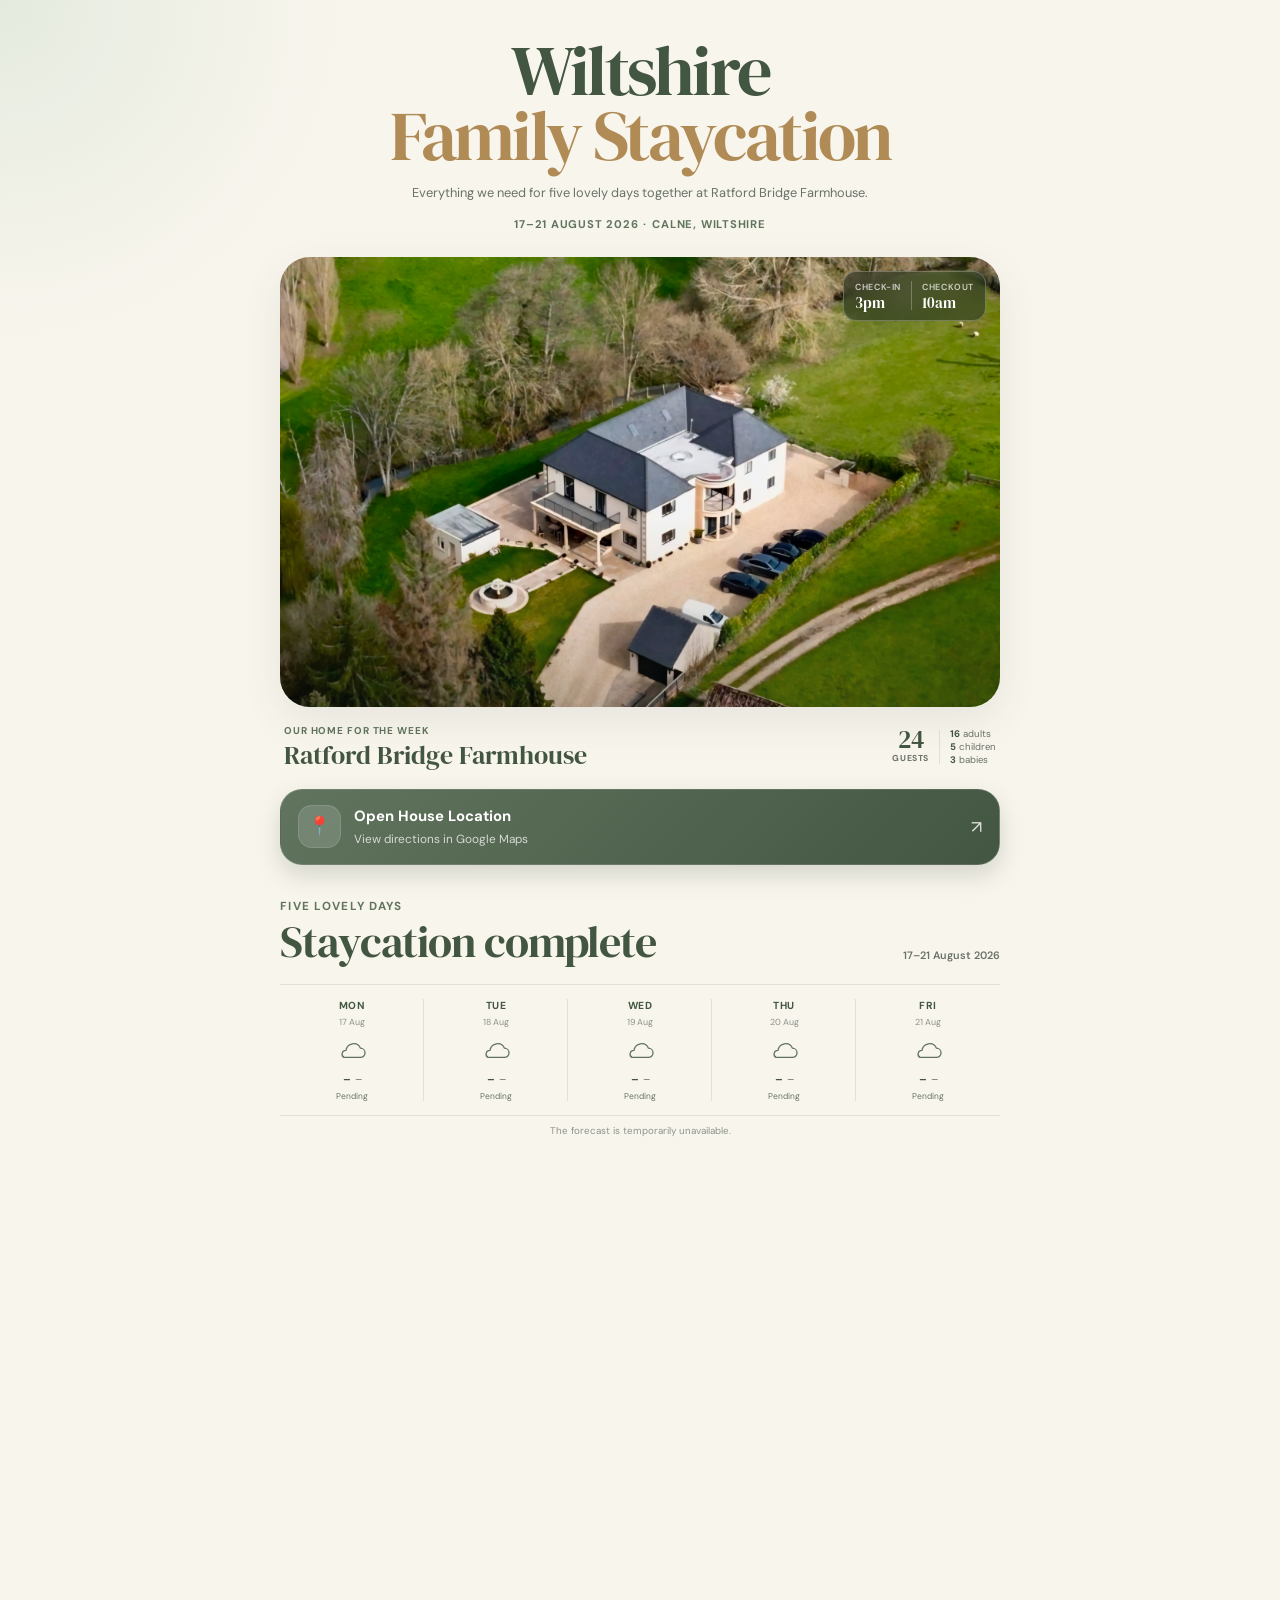
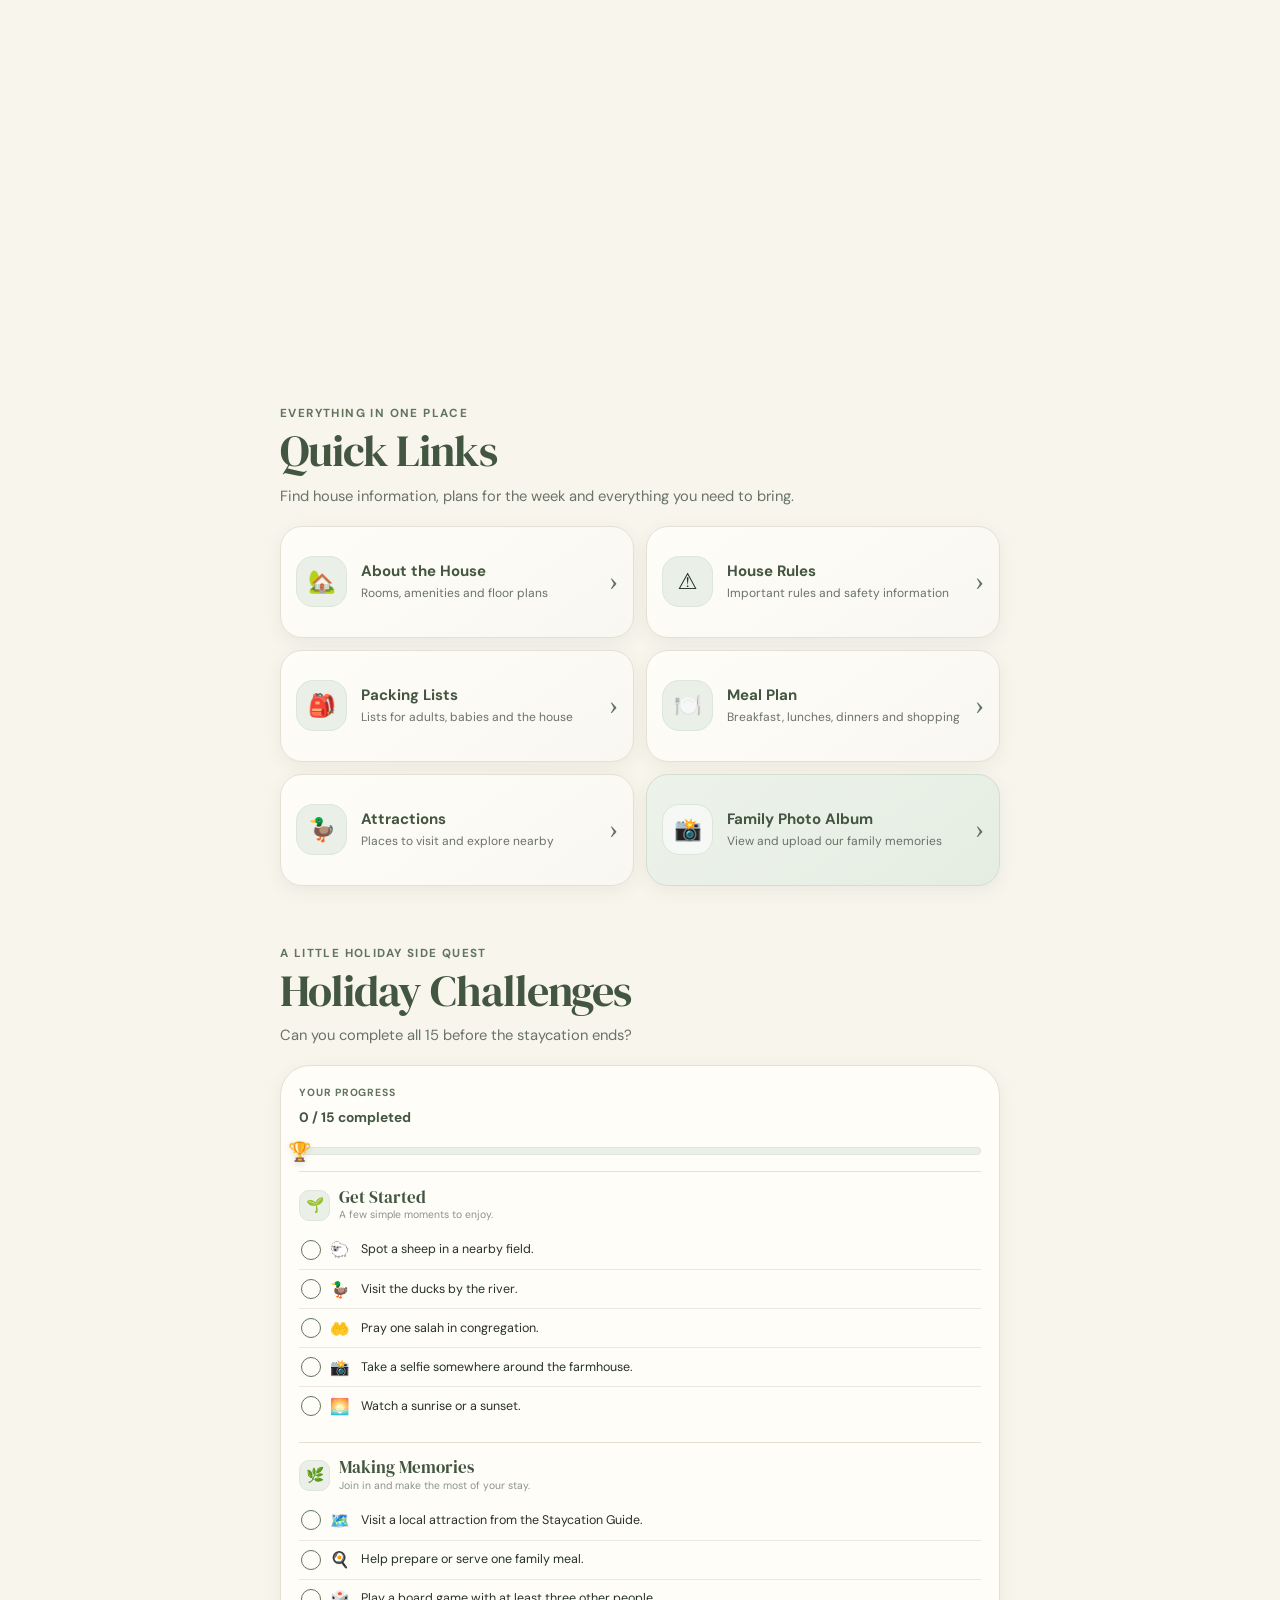
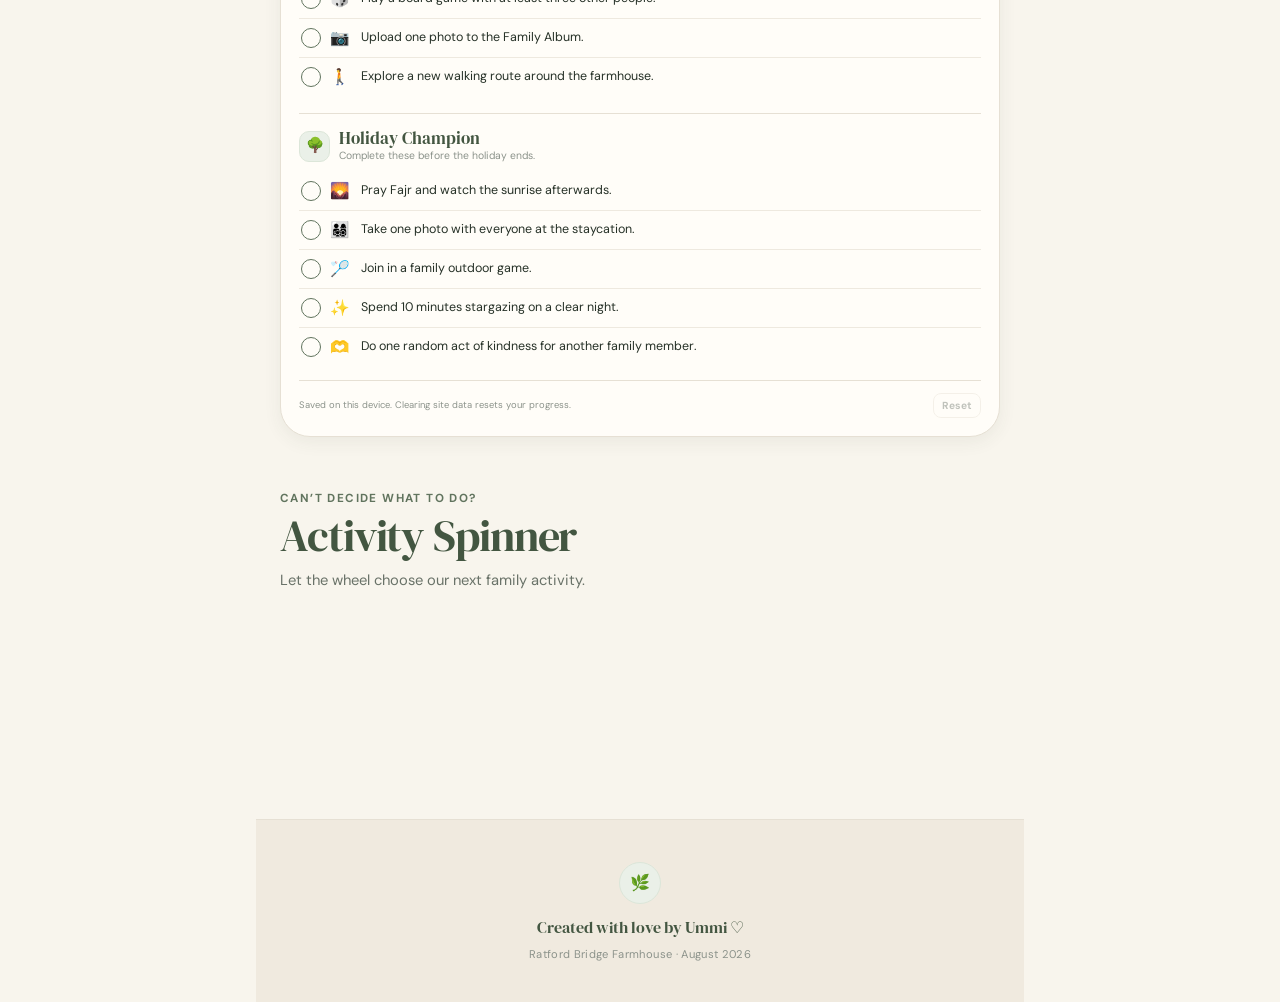
==== index.html @ fbd70fea "Update index.html" ====
<!DOCTYPE html>
<html lang="en">
<head>
  <meta charset="UTF-8">

  <meta
    name="viewport"
    content="width=device-width, initial-scale=1.0"
  >

  <meta
    name="theme-color"
    content="#f8f5ed"
  >

  <meta
    name="description"
    content="Everything our family needs for our Wiltshire staycation at Ratford Bridge Farmhouse."
  >

  <title>Wiltshire Family Staycation</title>

  <!-- Website fonts -->
  <link rel="preconnect" href="https://fonts.googleapis.com">
  <link rel="preconnect" href="https://fonts.gstatic.com" crossorigin>

  <link
    href="https://fonts.googleapis.com/css2?family=DM+Sans:wght@400;500;600;700&family=DM+Serif+Display&display=swap"
    rel="stylesheet"
  >

  <link rel="stylesheet" href="style.css?v=7">
  <noscript>
    <style>body.page-loading { opacity: 1 !important; }</style>
  </noscript>
</head>

<body class="page-loading">

  <main class="site-container">


<!-- =========================
     HERO
========================== -->

<header class="hero">

  <div class="hero-copy">

    <h1>
      Wiltshire
      <span>Family Staycation</span>
    </h1>

    <p class="hero-text">
      Everything we need for five lovely days together at
      Ratford Bridge Farmhouse.
    </p>

    <p class="hero-date-location">
      17–21 August 2026
      <span aria-hidden="true">·</span>
      Calne, Wiltshire
    </p>

  </div>


  <div class="hero-property-image">

    <img
      src="property.jpg"
      alt="Aerial view of Ratford Bridge Farmhouse and its surrounding countryside"
    >

    <div class="hero-arrival">

      <div class="hero-arrival-item">
        <span>Check-in</span>
        <strong>3pm</strong>
      </div>

      <div class="hero-arrival-divider"></div>

      <div class="hero-arrival-item">
        <span>Checkout</span>
        <strong>10am</strong>
      </div>

    </div>

  </div>


  <div class="hero-property-information">

    <div class="hero-property-name">
      <span>Our home for the week</span>
      <strong>Ratford Bridge Farmhouse</strong>
    </div>

    <div class="hero-guests">

      <div class="hero-guest-total">
        <strong>24</strong>
        <span>Guests</span>
      </div>

      <div class="hero-guest-divider"></div>

      <div class="hero-guest-breakdown">
        <span><strong>16</strong> adults</span>
        <span><strong>5</strong> children</span>
        <span><strong>3</strong> babies</span>
      </div>

    </div>

  </div>


  <a
    class="primary-button hero-location-button"
    href="https://maps.app.goo.gl/6kG3ruKHhkQKDFJA8?g_st=ac"
    target="_blank"
    rel="noopener noreferrer"
  >
    <span class="button-icon" aria-hidden="true">📍</span>

    <span class="button-text">
      <strong>Open House Location</strong>
      <small>View directions in Google Maps</small>
    </span>

    <span class="button-arrow" aria-hidden="true">↗</span>
  </a>

</header>

<!-- =========================
     COUNTDOWN
========================== -->

<section
  id="countdown-section"
  class="page-section widget-section countdown-section">

  <div class="countdown-card">
    <iframe
      class="widget-frame countdown-frame"
      src="https://indify.co/widgets/live/countdown/yKmQDnGTktzMvKtDyIBe"
      title="Countdown to our Wiltshire family staycation"
      loading="eager"
    ></iframe>
  </div>

</section>

<!-- =========================
     STAY WEATHER
========================== -->

<section class="page-section stay-weather-section">

  <div class="stay-weather-heading">

    <div>
      <p
        class="stay-day-label"
        id="stay-day-label"
      >
        Our five-day stay
      </p>

      <h2 id="stay-day-title">
        Weather in Wiltshire
      </h2>
    </div>

    <p
      class="stay-weather-date"
      id="stay-weather-date"
    >
      17–21 August 2026
    </p>

  </div>

  <div
    class="stay-forecast-strip"
    id="stay-forecast-strip"
    aria-label="Weather forecast for our Wiltshire stay"
  ></div>

  <p
    class="stay-weather-note"
    id="stay-weather-note"
  >
    The live forecast will appear closer to our stay.
  </p>

</section>

<!-- =========================
     PRAYER TIMES
========================== -->

<section class="page-section widget-section prayer-section">

  <iframe
    id="prayer-times-widget"
    class="widget-frame prayer-frame"
    src="https://tozummi.github.io/calne-prayer-widget/"
    title="Daily prayer times for Calne"
    loading="lazy"
  ></iframe>

</section>


<!-- =========================
     PHOTO OF THE DAY
========================== -->

<section class="page-section widget-section photo-widget-section">

  <iframe
    id="photo-of-the-day-widget"
    class="widget-frame photo-frame"
    src="https://tozummi.github.io/photo-of-the-day/"
    title="Wiltshire family photo of the day"
    loading="lazy"
  ></iframe>

</section>
    
         
    <!-- =========================
         QUICK LINKS
    ========================== -->

    <section id="quick-links" class="page-section quick-links-section">

      <div class="section-heading">
        <p class="section-label">Everything in one place</p>
        <h2>Quick Links</h2>

        <p class="section-introduction">
          Find house information, plans for the week and everything
          you need to bring.
        </p>
      </div>

      <nav class="quick-links" aria-label="Staycation pages">

        <a
          class="quick-link-card"
          href="pages/house.html"
        >
          <span class="quick-link-icon" aria-hidden="true">🏡</span>

          <span class="quick-link-content">
            <strong>About the House</strong>
            <small>Rooms, amenities and floor plans</small>
          </span>

          <span class="quick-link-arrow" aria-hidden="true">›</span>
        </a>


        <a
          class="quick-link-card"
          href="pages/rules.html"
        >
          <span class="quick-link-icon" aria-hidden="true">⚠️</span>

          <span class="quick-link-content">
            <strong>House Rules</strong>
            <small>Important rules and safety information</small>
          </span>

          <span class="quick-link-arrow" aria-hidden="true">›</span>
        </a>


        <a
          class="quick-link-card"
          href="pages/packing.html"
        >
          <span class="quick-link-icon" aria-hidden="true">🎒</span>

          <span class="quick-link-content">
            <strong>Packing Lists</strong>
            <small>Lists for adults, babies and the house</small>
          </span>

          <span class="quick-link-arrow" aria-hidden="true">›</span>
        </a>


        <a
          class="quick-link-card"
          href="pages/meal-plan.html"
        >
          <span class="quick-link-icon" aria-hidden="true">🍽️</span>

          <span class="quick-link-content">
            <strong>Meal Plan</strong>
            <small>Breakfast, lunches, dinners and shopping</small>
          </span>

          <span class="quick-link-arrow" aria-hidden="true">›</span>
        </a>


        <a
          class="quick-link-card"
          href="pages/attractions.html"
        >
          <span class="quick-link-icon" aria-hidden="true">🦆</span>

          <span class="quick-link-content">
            <strong>Attractions</strong>
            <small>Places to visit and explore nearby</small>
          </span>

          <span class="quick-link-arrow" aria-hidden="true">›</span>
        </a>


        <a
          class="quick-link-card album-link"
          href="https://tozummi.github.io/wiltshire-family-album/"
        >
          <span class="quick-link-icon" aria-hidden="true">📸</span>

          <span class="quick-link-content">
            <strong>Family Photo Album</strong>
            <small>View and upload our family memories</small>
          </span>

          <span class="quick-link-arrow" aria-hidden="true">›</span>
        </a>

      </nav>

    </section>


    <!-- =========================
         HOLIDAY CHALLENGES
    ========================== -->

    <section class="page-section holiday-challenges-section" id="holiday-challenges">

      <div class="section-heading">
        <p class="section-label">A little holiday side quest</p>
        <h2>Holiday Challenges</h2>

        <p class="section-introduction">
          Can you complete all 15 before the staycation ends?
        </p>
      </div>

      <div class="challenges-card">

        <div class="challenge-progress" aria-live="polite">
          <div class="challenge-progress-heading">
            <div>
              <p class="challenge-progress-label">Your progress</p>
              <strong id="challenge-progress-copy">0 / 15 completed</strong>
            </div>

            <span id="challenge-progress-celebration" class="challenge-progress-celebration" aria-hidden="true">🎉</span>
          </div>

          <div
            id="challenge-progress-track"
            class="challenge-progress-track"
            role="progressbar"
            aria-label="Holiday challenge progress"
            aria-valuemin="0"
            aria-valuemax="15"
            aria-valuenow="0"
          >
            <div id="challenge-progress-fill" class="challenge-progress-fill"></div>
            <span id="challenge-progress-trophy" class="challenge-progress-trophy" aria-hidden="true">🏆</span>
          </div>
        </div>

        <div id="challenge-list" class="challenge-list">

          <section class="challenge-tier" aria-labelledby="challenge-tier-easy">
            <div class="challenge-tier-heading">
              <span class="challenge-tier-icon" aria-hidden="true">🌱</span>
              <div>
                <h3 id="challenge-tier-easy">Get Started</h3>
                <p>A few simple moments to enjoy.</p>
              </div>
            </div>

            <div class="challenge-items">
              <label class="challenge-item">
                <input type="checkbox" data-challenge-id="spot-sheep">
                <span class="challenge-check" aria-hidden="true"></span>
                <span class="challenge-emoji" aria-hidden="true">🐑</span>
                <span class="challenge-text">Spot a sheep in a nearby field.</span>
              </label>

              <label class="challenge-item">
                <input type="checkbox" data-challenge-id="visit-ducks">
                <span class="challenge-check" aria-hidden="true"></span>
                <span class="challenge-emoji" aria-hidden="true">🦆</span>
                <span class="challenge-text">Visit the ducks by the river.</span>
              </label>

              <label class="challenge-item">
                <input type="checkbox" data-challenge-id="pray-congregation">
                <span class="challenge-check" aria-hidden="true"></span>
                <span class="challenge-emoji" aria-hidden="true">🤲</span>
                <span class="challenge-text">Pray one salah in congregation.</span>
              </label>

              <label class="challenge-item">
                <input type="checkbox" data-challenge-id="farmhouse-selfie">
                <span class="challenge-check" aria-hidden="true"></span>
                <span class="challenge-emoji" aria-hidden="true">📸</span>
                <span class="challenge-text">Take a selfie somewhere around the farmhouse.</span>
              </label>

              <label class="challenge-item">
                <input type="checkbox" data-challenge-id="sunrise-sunset">
                <span class="challenge-check" aria-hidden="true"></span>
                <span class="challenge-emoji" aria-hidden="true">🌅</span>
                <span class="challenge-text">Watch a sunrise or a sunset.</span>
              </label>
            </div>
          </section>

          <section class="challenge-tier" aria-labelledby="challenge-tier-medium">
            <div class="challenge-tier-heading">
              <span class="challenge-tier-icon" aria-hidden="true">🌿</span>
              <div>
                <h3 id="challenge-tier-medium">Making Memories</h3>
                <p>Join in and make the most of your stay.</p>
              </div>
            </div>

            <div class="challenge-items">
              <label class="challenge-item">
                <input type="checkbox" data-challenge-id="visit-attraction">
                <span class="challenge-check" aria-hidden="true"></span>
                <span class="challenge-emoji" aria-hidden="true">🗺️</span>
                <span class="challenge-text">Visit a local attraction from the Staycation Guide.</span>
              </label>

              <label class="challenge-item">
                <input type="checkbox" data-challenge-id="help-meal">
                <span class="challenge-check" aria-hidden="true"></span>
                <span class="challenge-emoji" aria-hidden="true">🍳</span>
                <span class="challenge-text">Help prepare or serve one family meal.</span>
              </label>

              <label class="challenge-item">
                <input type="checkbox" data-challenge-id="board-game">
                <span class="challenge-check" aria-hidden="true"></span>
                <span class="challenge-emoji" aria-hidden="true">🎲</span>
                <span class="challenge-text">Play a board game with at least three other people.</span>
              </label>

              <label class="challenge-item">
                <input type="checkbox" data-challenge-id="album-photo">
                <span class="challenge-check" aria-hidden="true"></span>
                <span class="challenge-emoji" aria-hidden="true">📷</span>
                <span class="challenge-text">Upload one photo to the Family Album.</span>
              </label>

              <label class="challenge-item">
                <input type="checkbox" data-challenge-id="walking-route">
                <span class="challenge-check" aria-hidden="true"></span>
                <span class="challenge-emoji" aria-hidden="true">🚶</span>
                <span class="challenge-text">Explore a new walking route around the farmhouse.</span>
              </label>
            </div>
          </section>

          <section class="challenge-tier" aria-labelledby="challenge-tier-hard">
            <div class="challenge-tier-heading">
              <span class="challenge-tier-icon" aria-hidden="true">🌳</span>
              <div>
                <h3 id="challenge-tier-hard">Holiday Champion</h3>
                <p>Complete these before the holiday ends.</p>
              </div>
            </div>

            <div class="challenge-items">
              <label class="challenge-item">
                <input type="checkbox" data-challenge-id="fajr-sunrise">
                <span class="challenge-check" aria-hidden="true"></span>
                <span class="challenge-emoji" aria-hidden="true">🌄</span>
                <span class="challenge-text">Pray Fajr and watch the sunrise afterwards.</span>
              </label>

              <label class="challenge-item">
                <input type="checkbox" data-challenge-id="everyone-photo">
                <span class="challenge-check" aria-hidden="true"></span>
                <span class="challenge-emoji" aria-hidden="true">👨‍👩‍👧‍👦</span>
                <span class="challenge-text">Take one photo with everyone at the staycation.</span>
              </label>

              <label class="challenge-item">
                <input type="checkbox" data-challenge-id="outdoor-game">
                <span class="challenge-check" aria-hidden="true"></span>
                <span class="challenge-emoji" aria-hidden="true">🏸</span>
                <span class="challenge-text">Join in a family outdoor game.</span>
              </label>

              <label class="challenge-item">
                <input type="checkbox" data-challenge-id="stargazing">
                <span class="challenge-check" aria-hidden="true"></span>
                <span class="challenge-emoji" aria-hidden="true">✨</span>
                <span class="challenge-text">Spend 10 minutes stargazing on a clear night.</span>
              </label>

              <label class="challenge-item">
                <input type="checkbox" data-challenge-id="kindness">
                <span class="challenge-check" aria-hidden="true"></span>
                <span class="challenge-emoji" aria-hidden="true">🫶</span>
                <span class="challenge-text">Do one random act of kindness for another family member.</span>
              </label>
            </div>
          </section>

        </div>

        <div class="challenge-footer">
          <p>Saved on this device. Clearing site data resets your progress.</p>
          <button id="reset-challenges" class="challenge-reset" type="button">Reset</button>
        </div>

      </div>

    </section>


<!-- =========================
     ACTIVITY SPINNER
========================== -->

<section class="page-section activity-spinner-section">

  <div class="section-heading">
    <p class="section-label">Can’t decide what to do?</p>

    <h2>Activity Spinner</h2>

    <p class="section-introduction">
      Let the wheel choose our next family activity.
    </p>
  </div>

  <div class="activity-spinner-embed">
    <iframe
      id="activity-spinner-frame"
      src="https://tozummi.github.io/wiltshire-activity-spinner/"
      title="Wiltshire Activity Spinner"
      loading="lazy"
      scrolling="no">
    </iframe>
  </div>

</section>
    
    <!-- =========================
       FOOTER
  ========================== -->

  <footer class="site-footer">

    <div class="footer-inner">

      <div class="footer-leaf" aria-hidden="true">🌿</div>

      <p>
        Created with love by Ummi
        <span aria-hidden="true">♡</span>
      </p>

      <small>
        Ratford Bridge Farmhouse · August 2026
      </small>

    </div>

  </footer>

</main>


<!-- Scroll to top button -->

<button
  class="scroll-to-top"
  id="scroll-to-top"
  type="button"
  aria-label="Scroll back to the top"
>
  ↑
</button>


<script src="script.js?v=7"></script>

<script>
  window.addEventListener("message", (event) => {

    if (event.data?.type !== "activity-spinner-height") {
      return;
    }

    const frame =
      document.getElementById("activity-spinner-frame");

    if (!frame) {
      return;
    }

    frame.style.height =
      `${event.data.height}px`;

  });
</script>

</body>
</html>
---- style.css ----
/* =========================================
   WEBSITE DESIGN SYSTEM
========================================= */

:root {
  --background: #f8f5ed;
  --background-deep: #f0eadf;

  --surface: #fffdf8;
  --surface-soft: #f4f0e7;
  --surface-green: #eaf0e8;

  --green: #61745e;
  --green-dark: #435641;
  --green-light: #dce6d9;

  --gold: #b08b55;
  --gold-soft: #eee2ce;

  --text: #263127;
  --text-soft: #697268;
  --text-faint: #8c938b;

  --border: #e6e0d4;
  --white: #ffffff;

  --shadow-small:
    0 5px 18px rgba(53, 64, 51, 0.07);

  --shadow-medium:
    0 14px 40px rgba(53, 64, 51, 0.09);

  --radius-small: 16px;
  --radius-medium: 22px;
  --radius-large: 30px;

  --font-heading:
    "DM Serif Display",
    Georgia,
    serif;

  --font-body:
    "DM Sans",
    system-ui,
    -apple-system,
    BlinkMacSystemFont,
    "Segoe UI",
    sans-serif;

  /* Consistent website typography */
  --section-title-size: clamp(2rem, 8vw, 2.75rem);
  --section-title-line-height: 1.08;
  --section-label-size: 0.73rem;
}


/* =========================================
   RESET
========================================= */

* {
  box-sizing: border-box;
}

html {
  scroll-behavior: smooth;
}

body {
  min-height: 100vh;

  margin: 0;

  background:
    radial-gradient(
      circle at top left,
      rgba(220, 230, 217, 0.7),
      transparent 340px
    ),
    var(--background);

  color: var(--text);

  font-family: var(--font-body);
  font-size: 16px;
  line-height: 1.6;

  -webkit-font-smoothing: antialiased;
}

img,
iframe {
  display: block;
  max-width: 100%;
}

a {
  -webkit-tap-highlight-color: transparent;
}


/* =========================================
   PAGE LAYOUT
========================================= */

.site-container {
  width: min(calc(100% - 32px), 720px);

  margin: 0 auto;

  padding:
    max(28px, env(safe-area-inset-top))
    0
    0;
}

.page-section {
  margin-bottom: 58px;
}


/* =========================================
   HERO
========================================= */

.hero {
  margin-bottom: 32px;

  text-align: center;
}


/* Main heading */

.hero-copy {
  padding:
    10px
    8px
    23px;
}

.hero h1 {
  max-width: 620px;

  margin: 0 auto;

  color: var(--green-dark);

  font-family: var(--font-heading);
  font-size: clamp(2.6rem, 11vw, 4.35rem);
  font-weight: 400;
  line-height: 0.94;
  letter-spacing: -0.04em;
}

.hero h1 span {
  display: block;

  color: var(--gold);
}

.hero-text {
  max-width: 470px;

  margin:
    14px
    auto
    0;

  color: var(--text-soft);

  font-size: 0.8rem;
  line-height: 1.55;
}

.hero-date-location {
  display: flex;
  flex-wrap: wrap;
  justify-content: center;
  gap: 5px;

  margin:
    13px
    0
    0;

  color: var(--green);

  font-size: 0.7rem;
  font-weight: 700;

  letter-spacing: 0.07em;
  text-transform: uppercase;
}


/* Property photograph */

.hero-property-image {
  position: relative;

  width: 100%;
  aspect-ratio: 16 / 10;

  overflow: hidden;

  border-radius: var(--radius-large);

  box-shadow: var(--shadow-medium);
}

.hero-property-image::after {
  content: "";

  position: absolute;
  inset: 0;

  pointer-events: none;

  background:
    linear-gradient(
      to top,
      rgba(32, 42, 31, 0.2),
      transparent 42%
    );
}

.hero-property-image img {
  width: 100%;
  height: 100%;

  object-fit: cover;
  object-position: center;

  transform: scale(1.01);
}


/* Check-in and checkout overlay */

.hero-arrival {
  position: absolute;
  z-index: 2;

  top: 14px;
  right: 14px;

  display: flex;
  align-items: center;
  gap: 10px;

  padding:
    8px
    11px;

  background:
    rgba(39, 49, 37, 0.56);

  border:
    1px solid rgba(255, 255, 255, 0.25);
  border-radius: 13px;

  color: var(--white);

  backdrop-filter: blur(10px);
  -webkit-backdrop-filter: blur(10px);
}

.hero-arrival-item {
  display: flex;
  flex-direction: column;

  text-align: left;
}

.hero-arrival-item span {
  color:
    rgba(255, 255, 255, 0.72);

  font-size: 0.55rem;
  font-weight: 600;

  letter-spacing: 0.07em;
  text-transform: uppercase;
}

.hero-arrival-item strong {
  font-family: var(--font-heading);
  font-size: 0.94rem;
  font-weight: 400;
  line-height: 1.2;
}

.hero-arrival-divider {
  width: 1px;
  height: 29px;

  background:
    rgba(255, 255, 255, 0.26);
}


/* Information beneath photograph */

.hero-property-information {
  display: flex;
  align-items: center;
  justify-content: space-between;
  gap: 18px;

  padding:
    16px
    4px
    4px;

  text-align: left;
}

.hero-property-name {
  min-width: 0;
}

.hero-property-name span,
.hero-property-name strong {
  display: block;
}

.hero-property-name span {
  margin-bottom: 2px;

  color: var(--green);

  font-size: 0.62rem;
  font-weight: 700;

  letter-spacing: 0.09em;
  text-transform: uppercase;
}

.hero-property-name strong {
  color: var(--green-dark);

  font-family: var(--font-heading);
  font-size: clamp(1.25rem, 5vw, 1.65rem);
  font-weight: 400;
  line-height: 1.15;
}


/* Guest information */

.hero-guests {
  display: flex;
  align-items: center;
  gap: 10px;

  flex: 0 0 auto;
}

.hero-guest-total {
  display: flex;
  flex-direction: column;
  align-items: center;
}

.hero-guest-total strong {
  color: var(--green-dark);

  font-family: var(--font-heading);
  font-size: 1.55rem;
  font-weight: 400;
  line-height: 1;
}

.hero-guest-total span {
  color: var(--text-soft);

  font-size: 0.54rem;
  font-weight: 700;

  letter-spacing: 0.07em;
  text-transform: uppercase;
}

.hero-guest-divider {
  width: 1px;
  height: 34px;

  background: var(--border);
}

.hero-guest-breakdown {
  display: flex;
  flex-direction: column;

  color: var(--text-soft);

  font-size: 0.6rem;
  line-height: 1.4;

  white-space: nowrap;
}

.hero-guest-breakdown strong {
  color: var(--green-dark);
}


/* Location button */

.hero-location-button {
  margin-top: 14px;
}
/* =========================================
   SECTION HEADINGS
========================================= */

.section-heading {
  margin-bottom: 18px;
}

.centred-heading {
  text-align: center;
}

.section-label {
  margin: 0 0 4px;

  color: var(--green);

  font-size: var(--section-label-size);
  font-weight: 700;

  letter-spacing: 0.12em;
  text-transform: uppercase;
}

.section-heading h2 {
  margin: 0;

  color: var(--green-dark);

  font-family: var(--font-heading);
  font-size: var(--section-title-size);
  font-weight: 400;
  line-height: var(--section-title-line-height);
  letter-spacing: -0.025em;
}

.section-introduction {
  max-width: 590px;

  margin:
    9px
    0
    0;

  color: var(--text-soft);

  font-size: 0.92rem;
  line-height: 1.65;
}

/* =========================================
   STAY WEATHER
========================================= */

.stay-weather-section {
  margin-bottom: 30px;
}


/* Heading above the forecast */

.stay-weather-heading {
  display: flex;
  align-items: flex-end;
  justify-content: space-between;
  gap: 18px;

  margin-bottom: 18px;
}

.stay-day-label {
  margin:
    0
    0
    3px;

  color: var(--green);

  font-size: var(--section-label-size);
  font-weight: 700;

  letter-spacing: 0.11em;
  text-transform: uppercase;
}

.stay-weather-heading h2 {
  margin: 0;

  color: var(--green-dark);

  font-family: var(--font-heading);
  font-size: var(--section-title-size);
  font-weight: 400;
  line-height: var(--section-title-line-height);
  letter-spacing: -0.025em;
}

.stay-weather-date {
  flex: 0 0 auto;

  margin:
    0
    0
    2px;

  color: var(--text-soft);

  font-size: 0.67rem;
  font-weight: 600;

  text-align: right;
}


/* Open weather strip — no outer card */

.stay-forecast-strip {
  display: grid;
  grid-template-columns: repeat(5, minmax(0, 1fr));

  width: 100%;

  border-top: 1px solid var(--border);
  border-bottom: 1px solid var(--border);
}


/* Individual days */

.stay-forecast-day {
  position: relative;

  min-width: 0;

  padding:
    13px
    4px
    12px;

  text-align: center;
}

.stay-forecast-day:not(:last-child)::after {
  content: "";

  position: absolute;

  top: 14px;
  right: 0;
  bottom: 14px;

  width: 1px;

  background: var(--border);
}


/* Current holiday day */

.stay-forecast-day.is-current {
  background:
    linear-gradient(
      to bottom,
      rgba(220, 230, 217, 0.48),
      rgba(220, 230, 217, 0.12)
    );
}

.stay-forecast-day.is-current::before {
  content: "";

  position: absolute;

  top: -1px;
  right: 10px;
  left: 10px;

  height: 2px;

  background: var(--green);

  border-radius: 999px;
}


/* Forecast writing */

.stay-forecast-name {
  color: var(--green-dark);

  font-size: 0.64rem;
  font-weight: 700;

  letter-spacing: 0.06em;
  text-transform: uppercase;
}

.stay-forecast-date {
  margin-top: 1px;

  color: var(--text-faint);

  font-size: 0.55rem;
}

.stay-weather-icon {
  display: grid;
  place-items: center;

  width: 31px;
  height: 31px;

  margin:
    6px
    auto
    5px;

  color: var(--green);
}

.stay-weather-icon svg {
  display: block;

  width: 100%;
  height: 100%;
}

.stay-temperatures {
  display: flex;
  justify-content: center;
  gap: 4px;

  font-size: 0.7rem;

  white-space: nowrap;
}

.stay-temperature-high {
  color: var(--green-dark);

  font-weight: 700;
}

.stay-temperature-low {
  color: var(--text-soft);
}

.stay-weather-condition {
  margin-top: 3px;

  overflow: hidden;

  color: var(--text-soft);

  font-size: 0.53rem;
  line-height: 1.25;

  text-overflow: ellipsis;
  white-space: nowrap;
}


/* Small note beneath strip */

.stay-weather-note {
  margin:
    8px
    0
    0;

  color: var(--text-faint);

  font-size: 0.61rem;
  line-height: 1.4;

  text-align: center;
}

/* =========================================
   EMBEDDED WIDGETS
========================================= */

.widget-section {
  width: 100%;
}

.widget-frame {
  display: block;

  width: 100%;

  margin: 0;

  border: 0;

  background: transparent;
}


/* Countdown remains inside its own card */

.countdown-section {
  margin-top: -12px;
}

.countdown-card {
  width: 100%;

  padding: 6px;

  overflow: hidden;

  background: var(--surface);

  border: 1px solid var(--border);
  border-radius: var(--radius-large);

  box-shadow: var(--shadow-small);
}

.countdown-frame {
  height: 175px;

  border-radius: 24px;
}


/* Standalone widgets */

.ratford-frame {
  height: 330px;
}

.prayer-frame {
  height: 285px;
}

.photo-widget-section {
  overflow: hidden;
}

.photo-frame {
  height: 535px;
}


/* =========================================
   MAIN LOCATION BUTTON
========================================= */

.primary-button {
  display: flex;
  align-items: center;
  gap: 13px;

  width: 100%;

  margin-top: 14px;
  padding: 15px 17px;

  background:
    linear-gradient(
      135deg,
      var(--green),
      var(--green-dark)
    );

  border: 1px solid rgba(255, 255, 255, 0.12);
  border-radius: var(--radius-medium);

  box-shadow:
    0 10px 25px rgba(67, 86, 65, 0.2);

  color: var(--white);

  text-decoration: none;

  transition:
    transform 180ms ease,
    box-shadow 180ms ease;
}

.primary-button:active {
  transform: scale(0.985);

  box-shadow:
    0 6px 16px rgba(67, 86, 65, 0.18);
}

.button-icon {
  display: grid;
  place-items: center;

  width: 43px;
  height: 43px;

  flex: 0 0 43px;

  background: rgba(255, 255, 255, 0.14);

  border: 1px solid rgba(255, 255, 255, 0.12);
  border-radius: 14px;

  font-size: 1.15rem;
}

.button-text {
  min-width: 0;
  flex: 1;

  text-align: left;
}

.button-text strong,
.button-text small {
  display: block;
}

.button-text strong {
  font-size: 0.93rem;
  font-weight: 700;
}

.button-text small {
  margin-top: 1px;

  color: rgba(255, 255, 255, 0.75);

  font-size: 0.74rem;
}

.button-arrow {
  font-size: 1.1rem;
  opacity: 0.82;
}


/* =========================================
   QUICK LINKS
========================================= */

.quick-links {
  display: grid;
  grid-template-columns: 1fr;
  gap: 12px;
}

.quick-link-card {
  display: flex;
  align-items: center;
  gap: 14px;

  min-height: 92px;

  padding: 15px;

  background:
    linear-gradient(
      145deg,
      rgba(255, 253, 248, 1),
      rgba(249, 247, 241, 1)
    );

  border: 1px solid var(--border);
  border-radius: var(--radius-medium);

  box-shadow: var(--shadow-small);

  color: inherit;

  text-decoration: none;

  transition:
    transform 180ms ease,
    border-color 180ms ease,
    box-shadow 180ms ease;
}

.quick-link-card:active {
  transform: scale(0.985);

  border-color: var(--green-light);

  box-shadow:
    0 4px 12px rgba(53, 64, 51, 0.06);
}

.quick-link-icon {
  display: grid;
  place-items: center;

  width: 51px;
  height: 51px;

  flex: 0 0 51px;

  background: var(--surface-green);

  border: 1px solid var(--green-light);
  border-radius: 17px;

  font-size: 1.4rem;
}

.quick-link-content {
  min-width: 0;
  flex: 1;
}

.quick-link-content strong,
.quick-link-content small {
  display: block;
}

.quick-link-content strong {
  color: var(--green-dark);

  font-size: 0.94rem;
  font-weight: 700;
  line-height: 1.3;
}

.quick-link-content small {
  margin-top: 4px;

  color: var(--text-soft);

  font-size: 0.75rem;
  line-height: 1.4;
}

.quick-link-arrow {
  color: var(--green);

  font-family: Georgia, serif;
  font-size: 1.7rem;
  line-height: 1;
}

.album-link {
  background:
    linear-gradient(
      145deg,
      #edf2ea,
      #e5ede2
    );

  border-color: #d1dfcd;
}

.album-link .quick-link-icon {
  background: rgba(255, 255, 255, 0.56);
}


/* =========================================
   FEATURE PLACEHOLDERS
========================================= */

.feature-card {
  display: flex;
  align-items: center;
  gap: 17px;

  padding: 21px;

  background: var(--surface);

  border: 1px solid var(--border);
  border-radius: var(--radius-large);

  box-shadow: var(--shadow-small);
}

.feature-card-icon,
.spinner-preview {
  display: grid;
  place-items: center;

  width: 68px;
  height: 68px;

  flex: 0 0 68px;

  border-radius: 22px;

  font-size: 1.75rem;
}

.feature-card-icon {
  background: var(--gold-soft);
}

.spinner-preview {
  background:
    conic-gradient(
      var(--green-light) 0deg 90deg,
      var(--gold-soft) 90deg 180deg,
      #ede4dc 180deg 270deg,
      var(--surface-green) 270deg 360deg
    );

  border: 5px solid var(--surface);
  outline: 1px solid var(--border);
}

.feature-card-content {
  min-width: 0;
}

.coming-soon-label {
  margin: 0 0 2px;

  color: var(--gold);

  font-size: 0.69rem;
  font-weight: 700;

  letter-spacing: 0.1em;
  text-transform: uppercase;
}

.feature-card h3 {
  margin: 0;

  color: var(--green-dark);

  font-family: var(--font-heading);
  font-size: 1.35rem;
  font-weight: 400;
  line-height: 1.2;
}

.feature-card-content > p:last-child {
  margin: 7px 0 0;

  color: var(--text-soft);

  font-size: 0.78rem;
  line-height: 1.5;
}


/* =========================================
   FOOTER
========================================= */

.site-footer {
  margin-left: -16px;
  margin-right: -16px;

  padding:
    42px
    20px
    max(38px, env(safe-area-inset-bottom));

  background: var(--background-deep);

  border-top: 1px solid var(--border);

  text-align: center;
}

.footer-inner {
  max-width: 680px;

  margin: 0 auto;
  padding: 0 20px;
}

.footer-leaf {
  display: grid;
  place-items: center;

  width: 42px;
  height: 42px;

  margin: 0 auto 11px;

  background: var(--surface-green);

  border: 1px solid var(--green-light);
  border-radius: 50%;
}

.site-footer p {
  margin: 0;

  color: var(--green-dark);

  font-family: var(--font-heading);
  font-size: 1rem;
}

.site-footer small {
  display: block;

  margin-top: 6px;

  color: var(--text-faint);

  font-size: 0.7rem;
  letter-spacing: 0.03em;
}


/* =========================================
   TABLET AND LARGER PHONES
========================================= */

@media (min-width: 580px) {

  .site-container {
    width: min(calc(100% - 48px), 720px);
  }

  .quick-links {
    grid-template-columns: repeat(2, 1fr);
  }

  .quick-link-card {
    min-height: 112px;
  }

  .site-footer {
    margin-left: -24px;
    margin-right: -24px;
  }

}


/* =========================================
   VERY SMALL PHONES
========================================= */

@media (max-width: 360px) {

  .site-container {
    width: min(calc(100% - 22px), 720px);
  }

  .hero-copy {
  padding:
    6px
    2px
    20px;
}

.hero h1 {
  font-size: 2.35rem;
}

.hero-text {
  max-width: 310px;

  font-size: 0.75rem;
}

.hero-property-image {
  aspect-ratio: 4 / 3;

  border-radius: 23px;
}

.hero-arrival {
  top: 9px;
  right: 9px;

  gap: 7px;

  padding:
    6px
    8px;
}

.hero-arrival-item span {
  font-size: 0.46rem;
}

.hero-arrival-item strong {
  font-size: 0.8rem;
}

.hero-arrival-divider {
  height: 24px;
}

.hero-property-information {
  align-items: flex-start;
  gap: 11px;

  padding-top: 13px;
}

.hero-property-name span {
  font-size: 0.53rem;
}

.hero-property-name strong {
  font-size: 1.12rem;
}

.hero-guests {
  gap: 7px;
}

.hero-guest-total strong {
  font-size: 1.3rem;
}

.hero-guest-breakdown {
  font-size: 0.52rem;
}

  .feature-card {
    align-items: flex-start;

    padding: 17px;
  }

  .feature-card-icon,
  .spinner-preview {
    width: 54px;
    height: 54px;

    flex-basis: 54px;

    border-radius: 18px;

    font-size: 1.4rem;
  }

.stay-weather-heading {
  align-items: flex-start;
  gap: 10px;

  margin-bottom: 12px;
}

.stay-weather-date {
  max-width: 88px;

  font-size: 0.57rem;
  line-height: 1.35;
}

.stay-forecast-day {
  padding:
    11px
    2px
    10px;
}

.stay-forecast-name {
  font-size: 0.55rem;
}

.stay-forecast-date {
  font-size: 0.48rem;
}

.stay-weather-icon {
  width: 25px;
  height: 25px;

  margin:
    5px
    auto
    4px;
}

.stay-temperatures {
  gap: 2px;

  font-size: 0.61rem;
}

.stay-weather-condition {
  display: none;
}

.site-footer {
   margin-left: -11px;
   margin-right: -11px;
}

}


/* =========================================
   REDUCED MOTION
========================================= */

@media (prefers-reduced-motion: reduce) {

  html {
    scroll-behavior: auto;
  }

  *,
  *::before,
  *::after {
    transition-duration: 0.01ms !important;
  }

}

/* =========================================
   HOMEPAGE WIDGET SPACING
========================================= */

/* Half the original space beneath countdown */
.countdown-section {
  margin-bottom: 29px;
}

/* Remove seven-eighths of the space beneath Prayer Times */
.prayer-section {
  margin-bottom: 7px;
}

/* Remove five-sixths of the space beneath Photo of the Day */
.photo-widget-section {
  margin-bottom: 10px;
}

/* =========================
   ACTIVITY SPINNER EMBED
========================= */

.activity-spinner-section {
  overflow: hidden;
}

.activity-spinner-embed {
  width: 100%;
  margin-top: 16px;
  overflow: hidden;
}

.activity-spinner-embed iframe {
  display: block;
  width: 100%;

  border: 0;
  background: transparent;
}

@media (max-width: 600px) {
  .activity-spinner-embed iframe {
    height: 575px;
  }
}

@media (max-width: 390px) {
  .activity-spinner-embed iframe {
    height: 550px;
  }
}


/* =========================================
   SCROLL TO TOP BUTTON
========================================= */

.scroll-to-top {
  position: fixed;
  z-index: 1000;

  right: max(18px, env(safe-area-inset-right));
  bottom: max(18px, env(safe-area-inset-bottom));

  display: grid;
  place-items: center;

  width: 46px;
  height: 46px;

  padding: 0;

  background: var(--green-dark);

  border:
    1px solid rgba(255, 255, 255, 0.18);
  border-radius: 50%;

  box-shadow:
    0 8px 22px rgba(43, 57, 42, 0.22);

  color: var(--white);

  font-family: var(--font-body);
  font-size: 1.25rem;
  line-height: 1;

  cursor: pointer;

  opacity: 0;
  visibility: hidden;

  transform: translateY(10px);

    transition:
    opacity 180ms ease,
    visibility 180ms ease,
    transform 180ms ease,
    background 180ms ease;
}

.scroll-to-top.is-visible {
  opacity: 1;
  visibility: visible;

  transform: translateY(0);
}

.scroll-to-top:active {
  transform: scale(0.94);
}

/* =========================================
   HOLIDAY CHALLENGES
========================================= */

.holiday-challenges-section {
  margin-bottom: 52px;
}

.challenges-card {
  padding: 18px;

  background: var(--surface);

  border: 1px solid var(--border);
  border-radius: var(--radius-large);

  box-shadow: var(--shadow-small);
}

.challenge-progress {
  padding-bottom: 16px;
  border-bottom: 1px solid var(--border);
}

.challenge-progress-heading {
  display: flex;
  align-items: flex-end;
  justify-content: space-between;
  gap: 12px;
}

.challenge-progress-label {
  margin: 0 0 2px;

  color: var(--green);

  font-size: 0.65rem;
  font-weight: 700;

  letter-spacing: 0.09em;
  text-transform: uppercase;
}

.challenge-progress-heading strong {
  color: var(--green-dark);

  font-size: 0.86rem;
  font-weight: 700;
}

.challenge-progress-celebration {
  display: block;

  font-size: 1.75rem;

  opacity: 0;
  transform: scale(0.65) rotate(-8deg);

  transition:
    opacity 220ms ease,
    transform 260ms ease;
}

.challenge-progress-celebration.is-visible {
  opacity: 1;
  transform: scale(1) rotate(0);
}

.challenge-progress-track {
  position: relative;

  height: 8px;

  margin-top: 18px;

  background: var(--surface-green);

  border: 1px solid var(--green-light);
  border-radius: 999px;
}

.challenge-progress-fill {
  width: 0;
  height: 100%;

  background:
    linear-gradient(
      90deg,
      var(--green-light),
      var(--green)
    );

  border-radius: inherit;

  transition: width 360ms ease;
}

.challenge-progress-trophy {
  position: absolute;
  z-index: 2;

  top: 50%;
  left: 0;

  display: grid;
  place-items: center;

  width: 28px;
  height: 28px;

  transform: translate(-50%, -50%);

  font-size: 1.18rem;

  filter: drop-shadow(0 2px 3px rgba(53, 64, 51, 0.18));

  transition:
    left 360ms ease,
    opacity 180ms ease,
    transform 220ms ease;
}

.challenge-progress-trophy.is-complete {
  opacity: 0;
  transform: translate(-50%, -50%) scale(0.4);
}

.challenge-list {
  display: grid;
  gap: 17px;

  margin-top: 16px;
}

.challenge-tier + .challenge-tier {
  padding-top: 15px;
  border-top: 1px solid var(--border);
}

.challenge-tier-heading {
  display: flex;
  align-items: center;
  gap: 9px;

  margin-bottom: 8px;
}

.challenge-tier-icon {
  display: grid;
  place-items: center;

  width: 31px;
  height: 31px;

  flex: 0 0 31px;

  background: var(--surface-green);

  border: 1px solid var(--green-light);
  border-radius: 10px;

  font-size: 0.92rem;
}

.challenge-tier-heading h3 {
  margin: 0;

  color: var(--green-dark);

  font-family: var(--font-heading);
  font-size: 1.05rem;
  font-weight: 400;
  line-height: 1.15;
}

.challenge-tier-heading p {
  margin: 1px 0 0;

  color: var(--text-faint);

  font-size: 0.65rem;
  line-height: 1.35;
}

.challenge-items {
  display: grid;
}

.challenge-item {
  display: grid;
  grid-template-columns: 21px 23px minmax(0, 1fr);
  gap: 8px;
  align-items: center;

  min-height: 39px;

  padding: 6px 2px;

  cursor: pointer;

  -webkit-tap-highlight-color: transparent;
}

.challenge-item + .challenge-item {
  border-top: 1px solid rgba(230, 224, 212, 0.68);
}

.challenge-item input {
  position: absolute;

  width: 1px;
  height: 1px;

  overflow: hidden;

  opacity: 0;
  pointer-events: none;
}

.challenge-check {
  position: relative;

  display: block;

  width: 20px;
  height: 20px;

  background: var(--surface);

  border: 1.5px solid var(--green);
  border-radius: 50%;

  transition:
    background 170ms ease,
    border-color 170ms ease,
    transform 150ms ease;
}

.challenge-check::after {
  content: "✓";

  position: absolute;
  inset: 0;

  display: grid;
  place-items: center;

  color: var(--white);

  font-size: 0.68rem;
  font-weight: 800;

  opacity: 0;
  transform: scale(0.55);

  transition:
    opacity 150ms ease,
    transform 170ms ease;
}

.challenge-item input:focus-visible + .challenge-check {
  outline: 3px solid rgba(97, 116, 94, 0.18);
  outline-offset: 2px;
}

.challenge-item input:checked + .challenge-check {
  background: var(--green-dark);
  border-color: var(--green-dark);

  transform: scale(1.03);
}

.challenge-item input:checked + .challenge-check::after {
  opacity: 1;
  transform: scale(1);
}

.challenge-emoji {
  font-size: 0.98rem;
  line-height: 1;

  transition: opacity 180ms ease;
}

.challenge-text {
  color: var(--text);

  font-size: 0.78rem;
  line-height: 1.4;

  transition:
    color 180ms ease,
    opacity 180ms ease,
    text-decoration-color 180ms ease;
}

.challenge-item.is-completed .challenge-emoji,
.challenge-item.is-completed .challenge-text {
  opacity: 0.52;
}

.challenge-item.is-completed .challenge-text {
  color: var(--text-soft);
  text-decoration: line-through;
  text-decoration-thickness: 1px;
}

.challenge-footer {
  display: flex;
  align-items: center;
  justify-content: space-between;
  gap: 12px;

  margin-top: 14px;
  padding-top: 12px;

  border-top: 1px solid var(--border);
}

.challenge-footer p {
  margin: 0;

  color: var(--text-faint);

  font-size: 0.59rem;
  line-height: 1.4;
}

.challenge-reset {
  flex: 0 0 auto;

  padding: 5px 8px;

  background: transparent;

  border: 1px solid var(--border);
  border-radius: 8px;

  color: var(--text-soft);

  font-family: inherit;
  font-size: 0.64rem;
  font-weight: 700;

  cursor: pointer;
}

.challenge-reset:disabled {
  opacity: 0.42;
  cursor: default;
}

/* =========================================
   LOADING AND PAGE TRANSITIONS
========================================= */

body.page-loading {
  opacity: 0;
}

body.page-ready {
  opacity: 1;

  transition: opacity 300ms ease;
}

body.page-leaving {
  opacity: 0;

  transition: opacity 150ms ease;
}

.page-section.reveal-ready {
  opacity: 0;
  transform: translateY(14px);

  transition:
    opacity 480ms ease,
    transform 480ms ease;
}

.page-section.reveal-ready.is-revealed {
  opacity: 1;
  transform: translateY(0);
}

.widget-frame,
.activity-spinner-embed iframe {
  opacity: 0;

  transition: opacity 320ms ease;
}

.widget-frame.is-loaded,
.activity-spinner-embed iframe.is-loaded {
  opacity: 1;
}

.quick-link-card,
.primary-button,
.challenge-reset {
  transition:
    transform 160ms ease,
    border-color 180ms ease,
    box-shadow 180ms ease,
    opacity 160ms ease;
}

.quick-link-card:hover,
.primary-button:hover {
  transform: translateY(-2px);
}

@media (max-width: 360px) {
  .challenges-card {
    padding: 15px;
  }

  .challenge-item {
    grid-template-columns: 20px 21px minmax(0, 1fr);
    gap: 7px;
  }

  .challenge-text {
    font-size: 0.74rem;
  }
}

@media (prefers-reduced-motion: reduce) {
  body.page-loading,
  body.page-ready,
  body.page-leaving,
  .page-section.reveal-ready,
  .page-section.reveal-ready.is-revealed,
  .widget-frame,
  .activity-spinner-embed iframe,
  .challenge-progress-fill,
  .challenge-progress-trophy,
  .challenge-progress-celebration,
  .challenge-check,
  .challenge-check::after,
  .challenge-text,
  .challenge-emoji,
  .quick-link-card,
  .primary-button,
  .challenge-reset {
    transition: none !important;
    animation: none !important;
  }

  .page-section.reveal-ready,
  .widget-frame,
  .activity-spinner-embed iframe {
    opacity: 1;
    transform: none;
  }
}
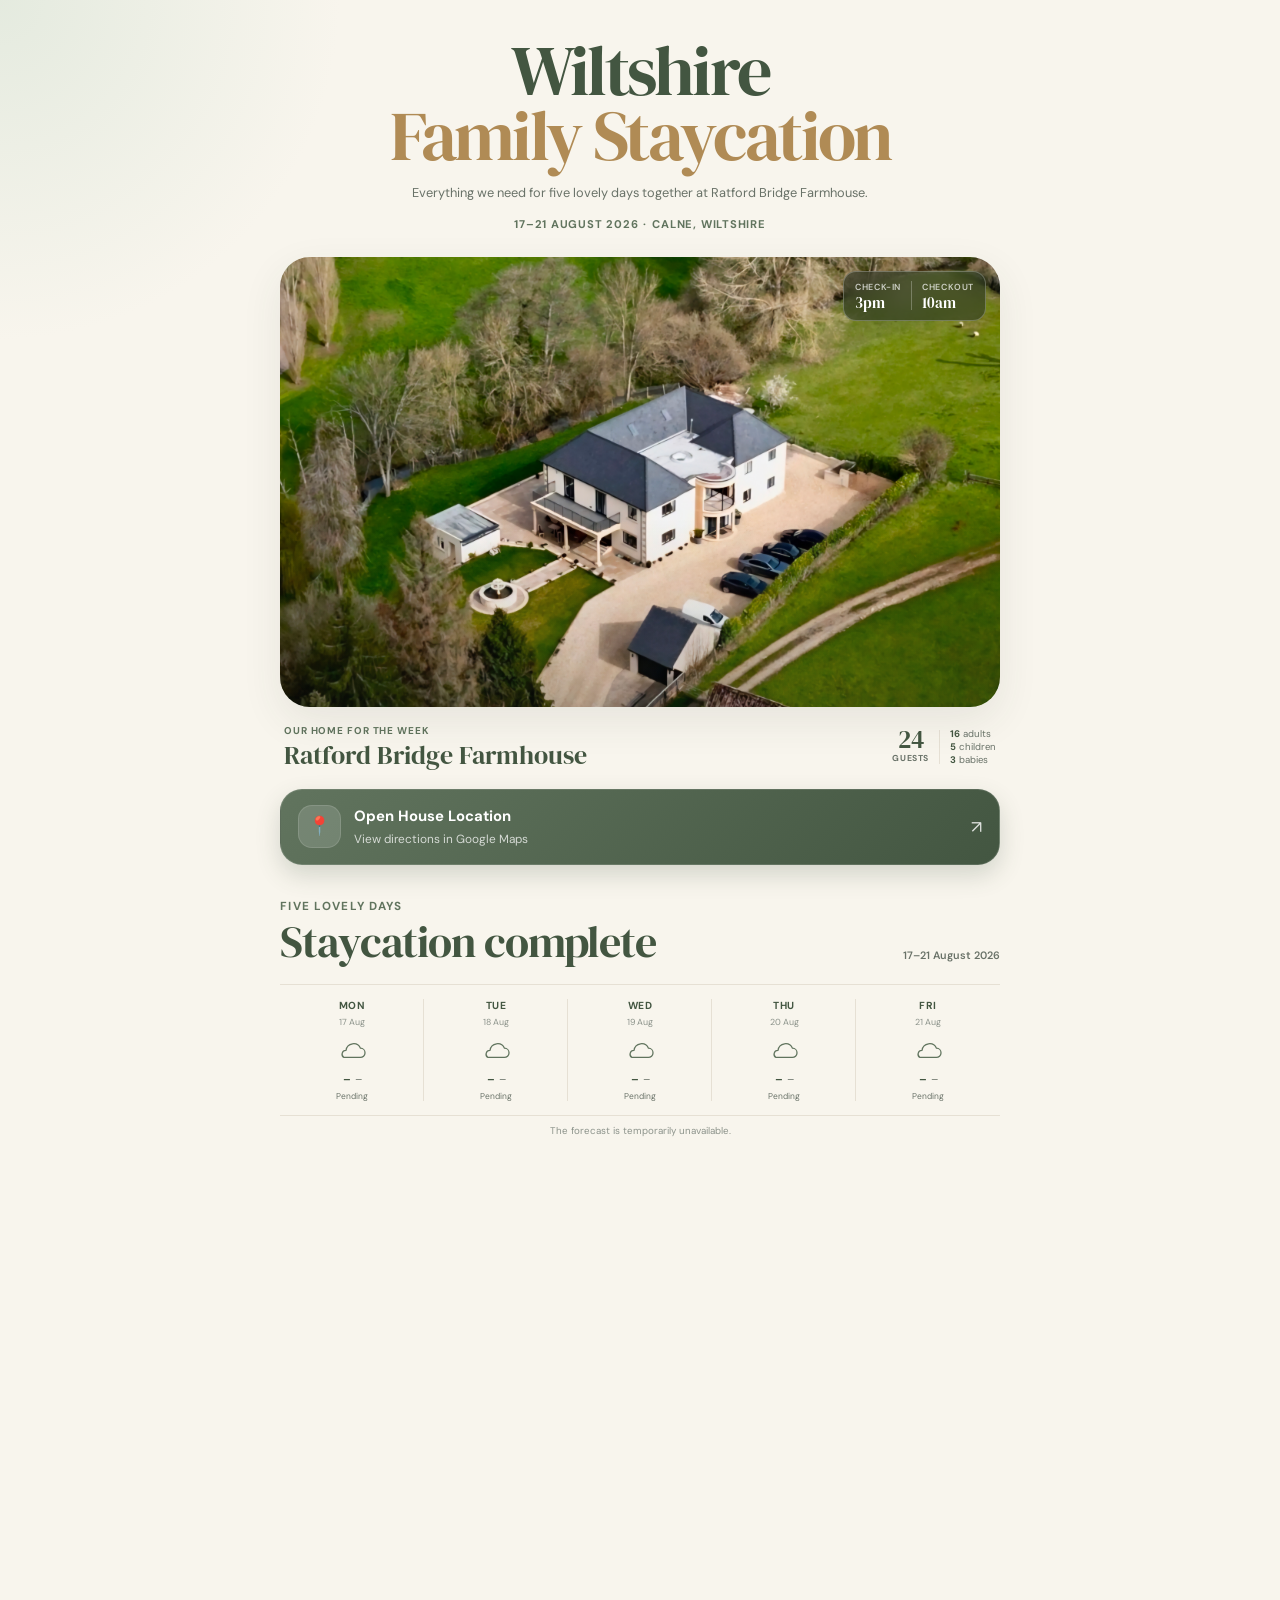
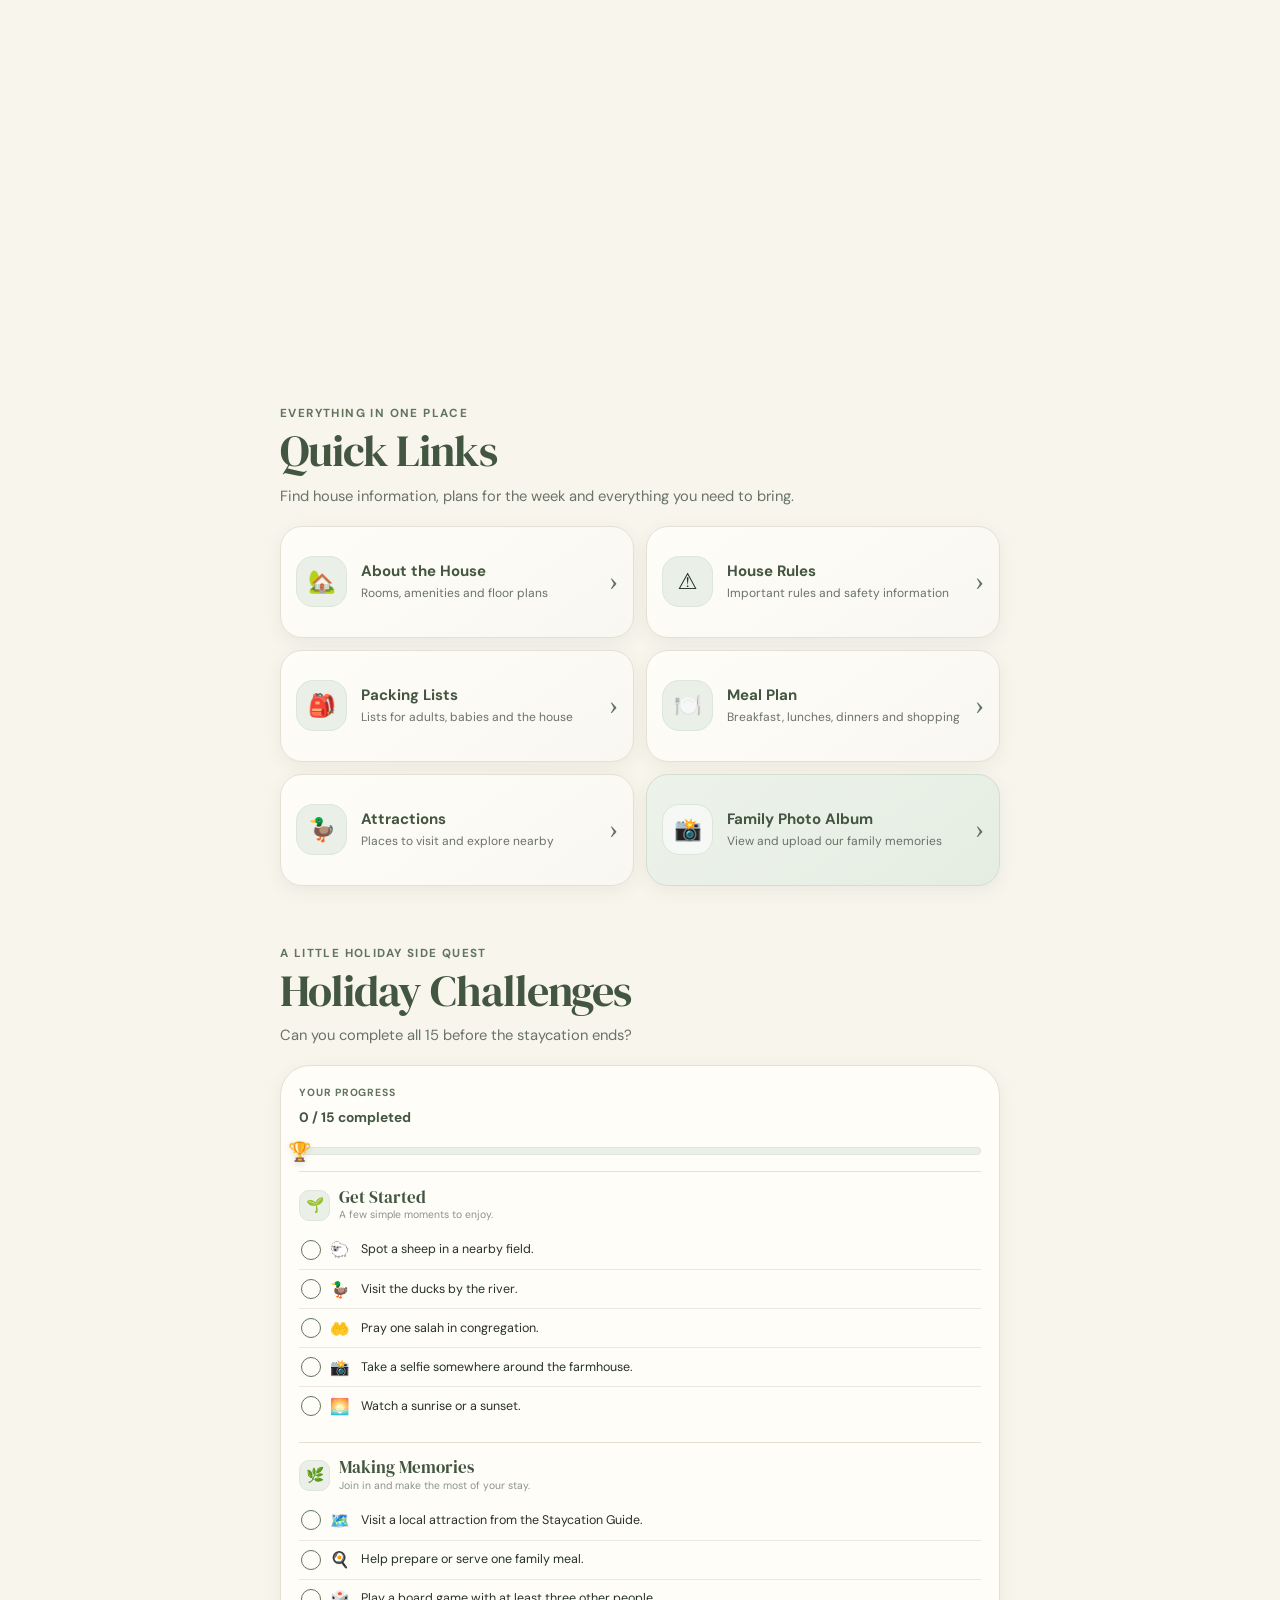
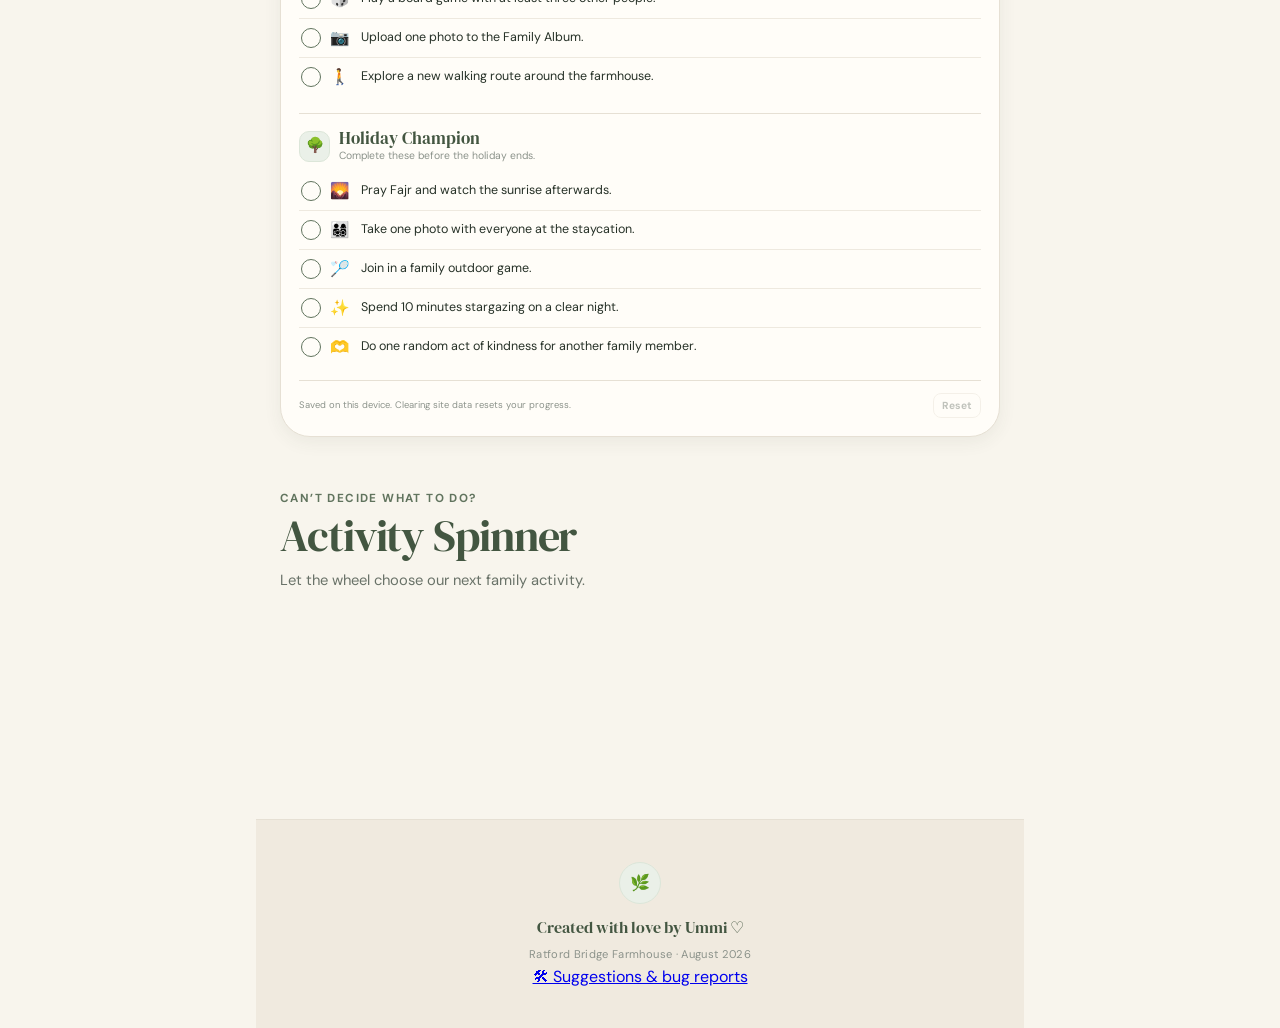
==== commit ed012e33: "Update index.html" ====
--- a/index.html
+++ b/index.html
@@ -256,7 +256,7 @@
 
         <a
           class="quick-link-card"
-          href="pages/house.html"
+          href="pages/about-house.html"
         >
           <span class="quick-link-icon" aria-hidden="true">🏡</span>
 
@@ -591,6 +591,15 @@
         Ratford Bridge Farmhouse · August 2026
       </small>
 
+      <a
+  class="footer-dev-note"
+  href="https://forms.gle/fh4nRiYyeJMDjnRL9"
+  target="_blank"
+  rel="noopener"
+>
+  🛠 Suggestions &amp; bug reports
+      </a>
+
     </div>
 
   </footer>
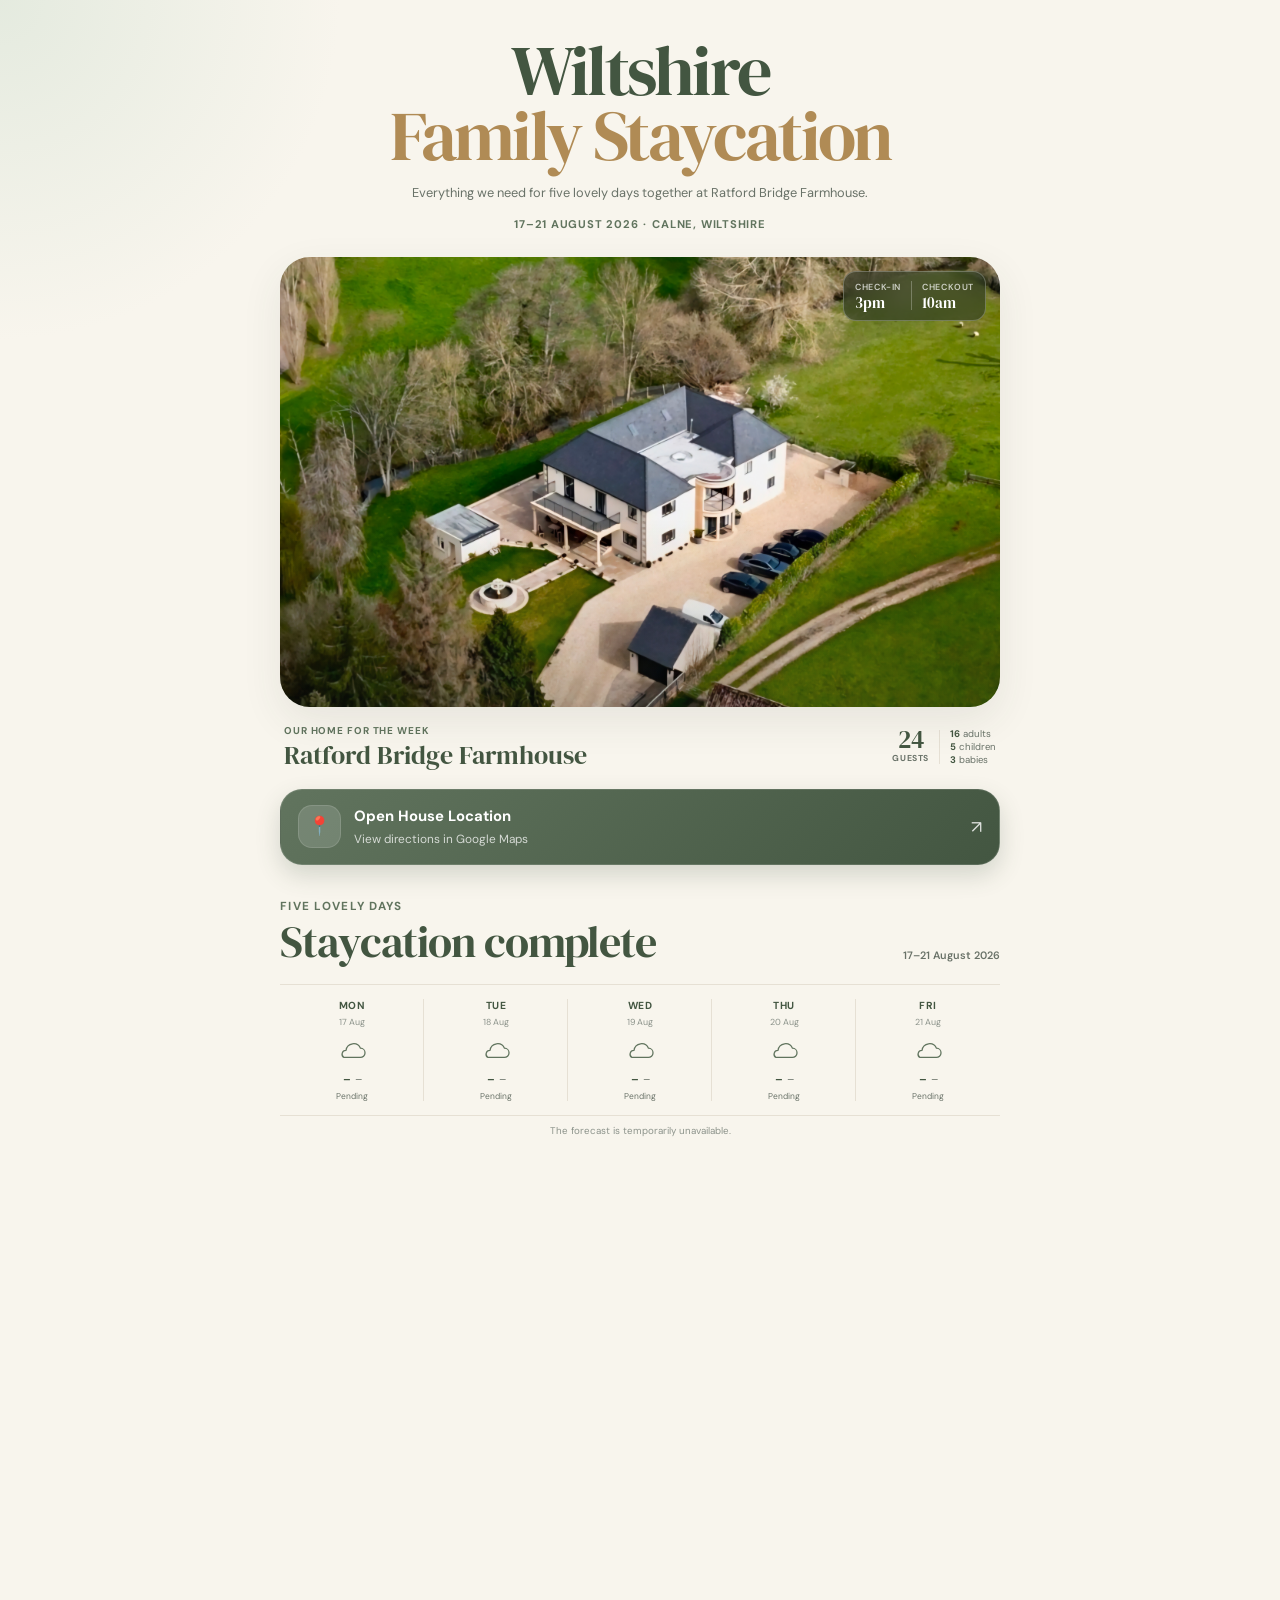
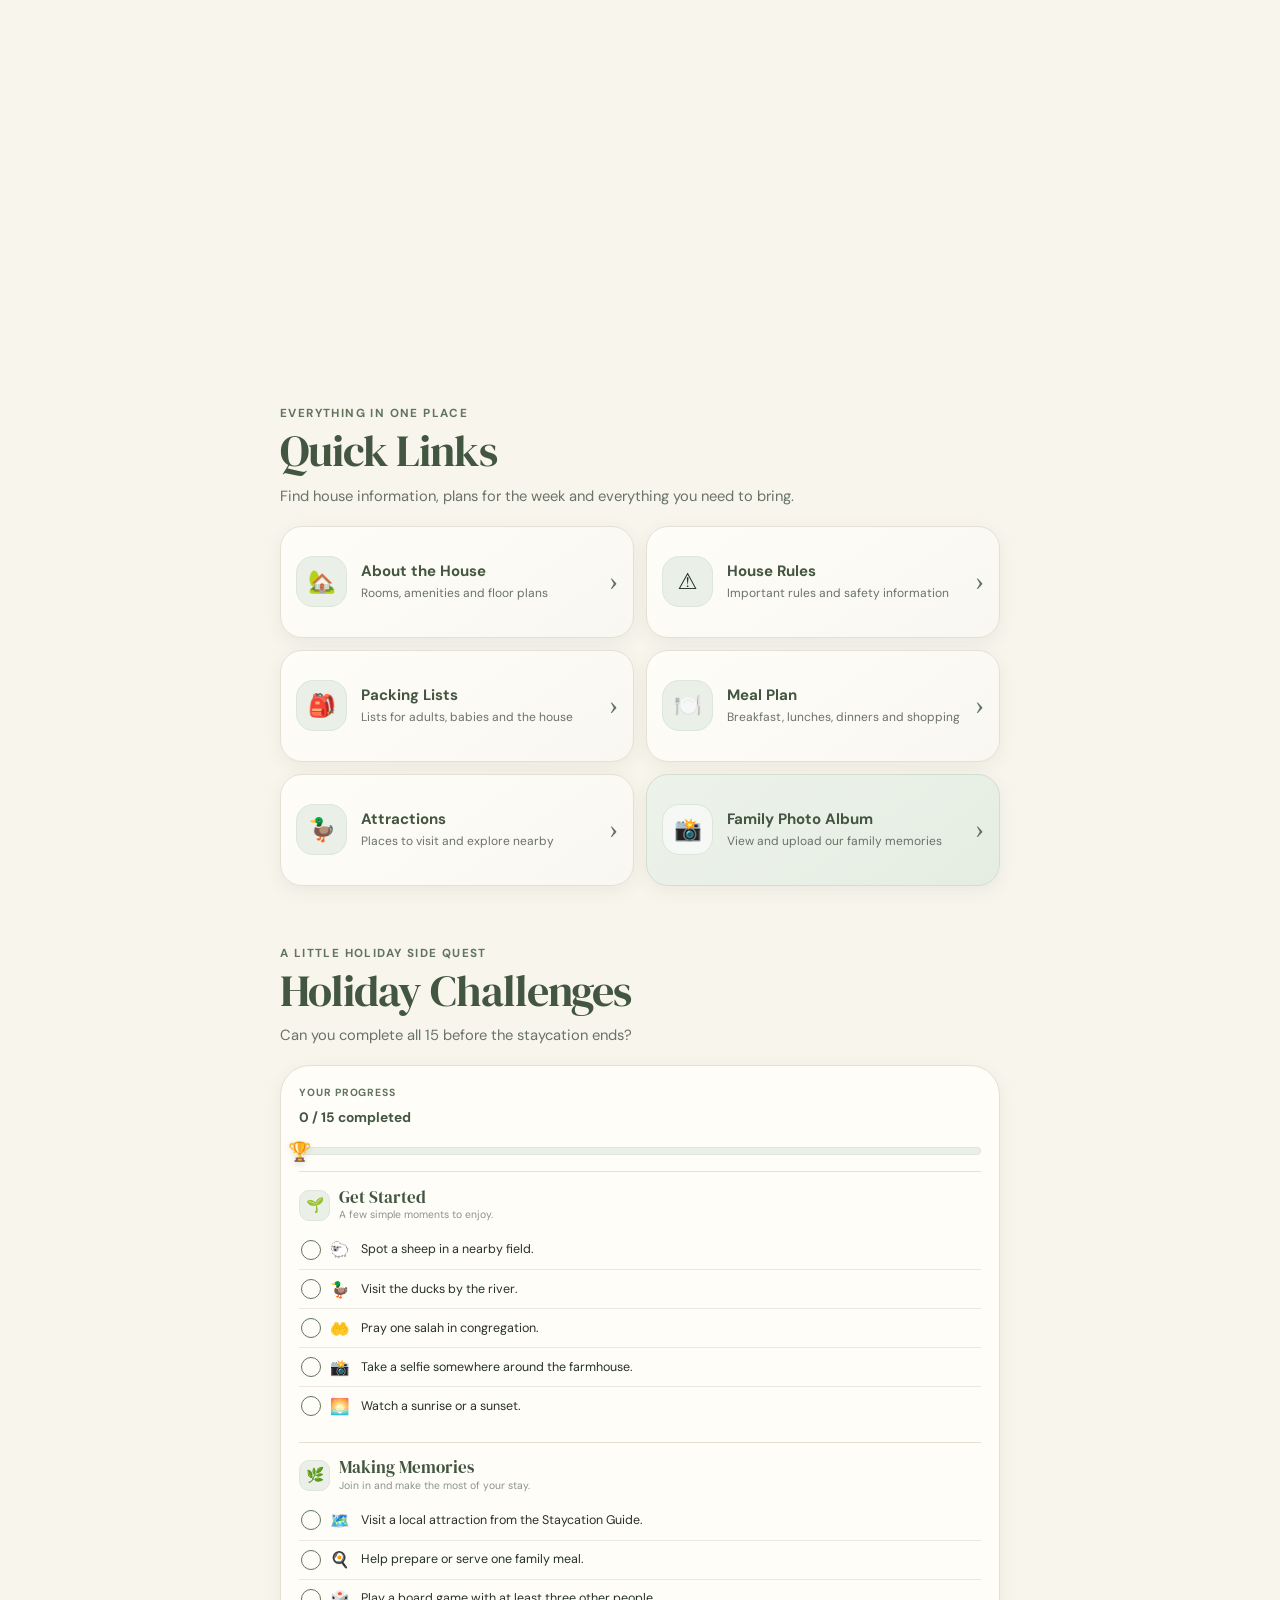
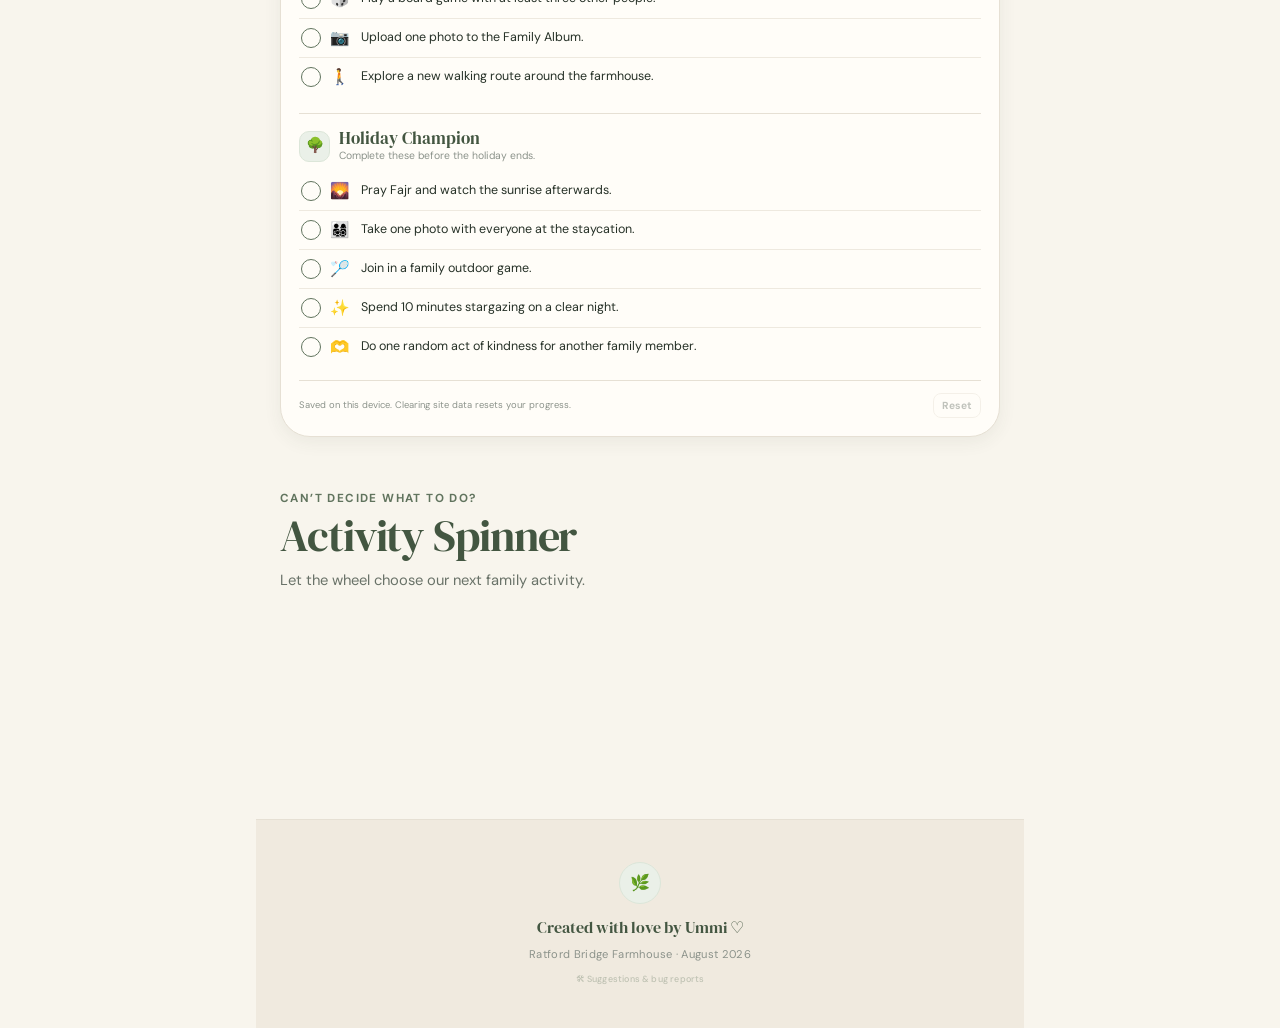
==== commit 114b8f1a: "Update index.html" ====
--- a/index.html
+++ b/index.html
@@ -1,6 +1,11 @@
 <!DOCTYPE html>
 <html lang="en">
 <head>
+  
+  <link rel="icon" href="favicon.ico" sizes="any">
+  <link rel="icon" type="image/png" href="favicon.png">
+  <link rel="apple-touch-icon" href="favicon.png">
+  
   <meta charset="UTF-8">
 
   <meta
--- a/style.css
+++ b/style.css
@@ -1889,3 +1889,28 @@
     transform: none;
   }
 }
+
+.footer-dev-note {
+  display: inline-block;
+
+  margin-top: 9px;
+
+  color: rgba(97, 116, 94, 0.34);
+
+  font-family: "DM Sans", sans-serif;
+  font-size: 0.56rem;
+  font-weight: 500;
+  letter-spacing: 0.02em;
+  line-height: 1.3;
+
+  text-decoration: none;
+
+  transition:
+    color 180ms ease,
+    opacity 180ms ease;
+}
+
+.footer-dev-note:hover,
+.footer-dev-note:focus-visible {
+  color: rgba(97, 116, 94, 0.6);
+}
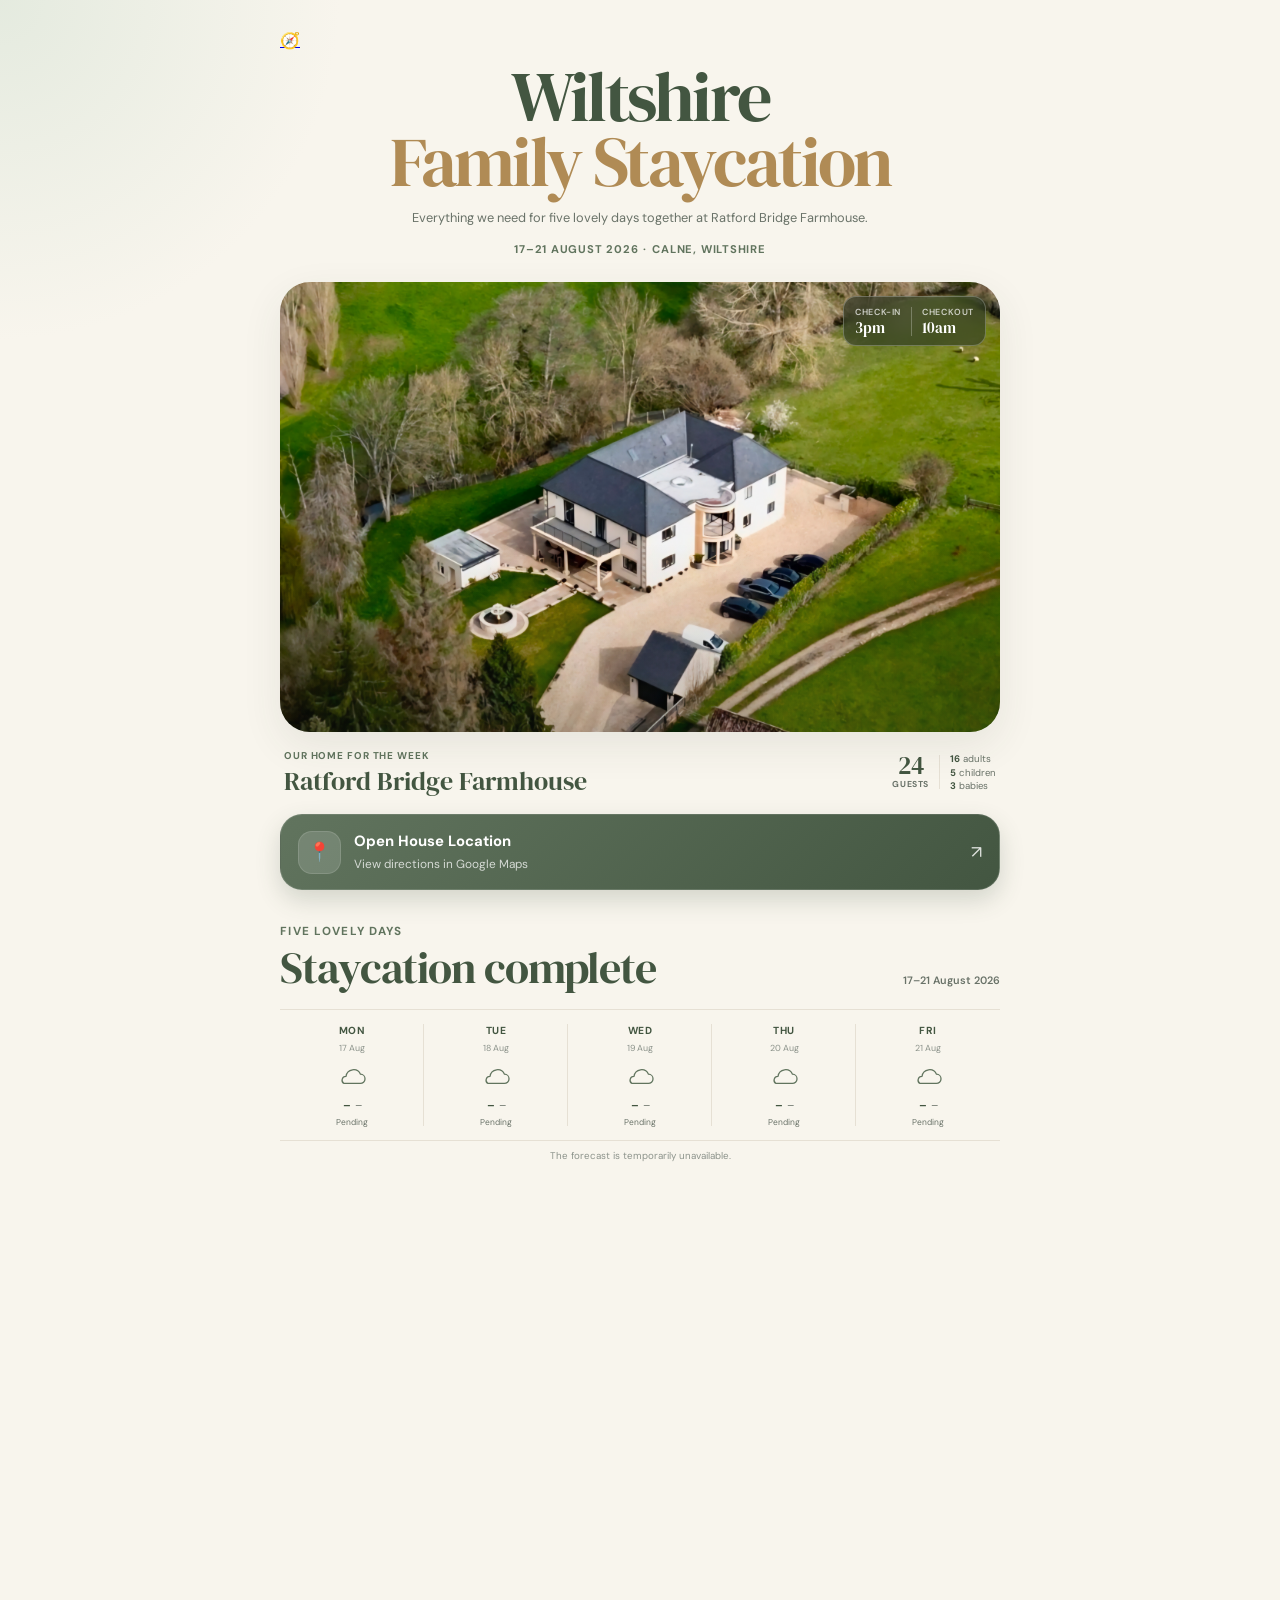
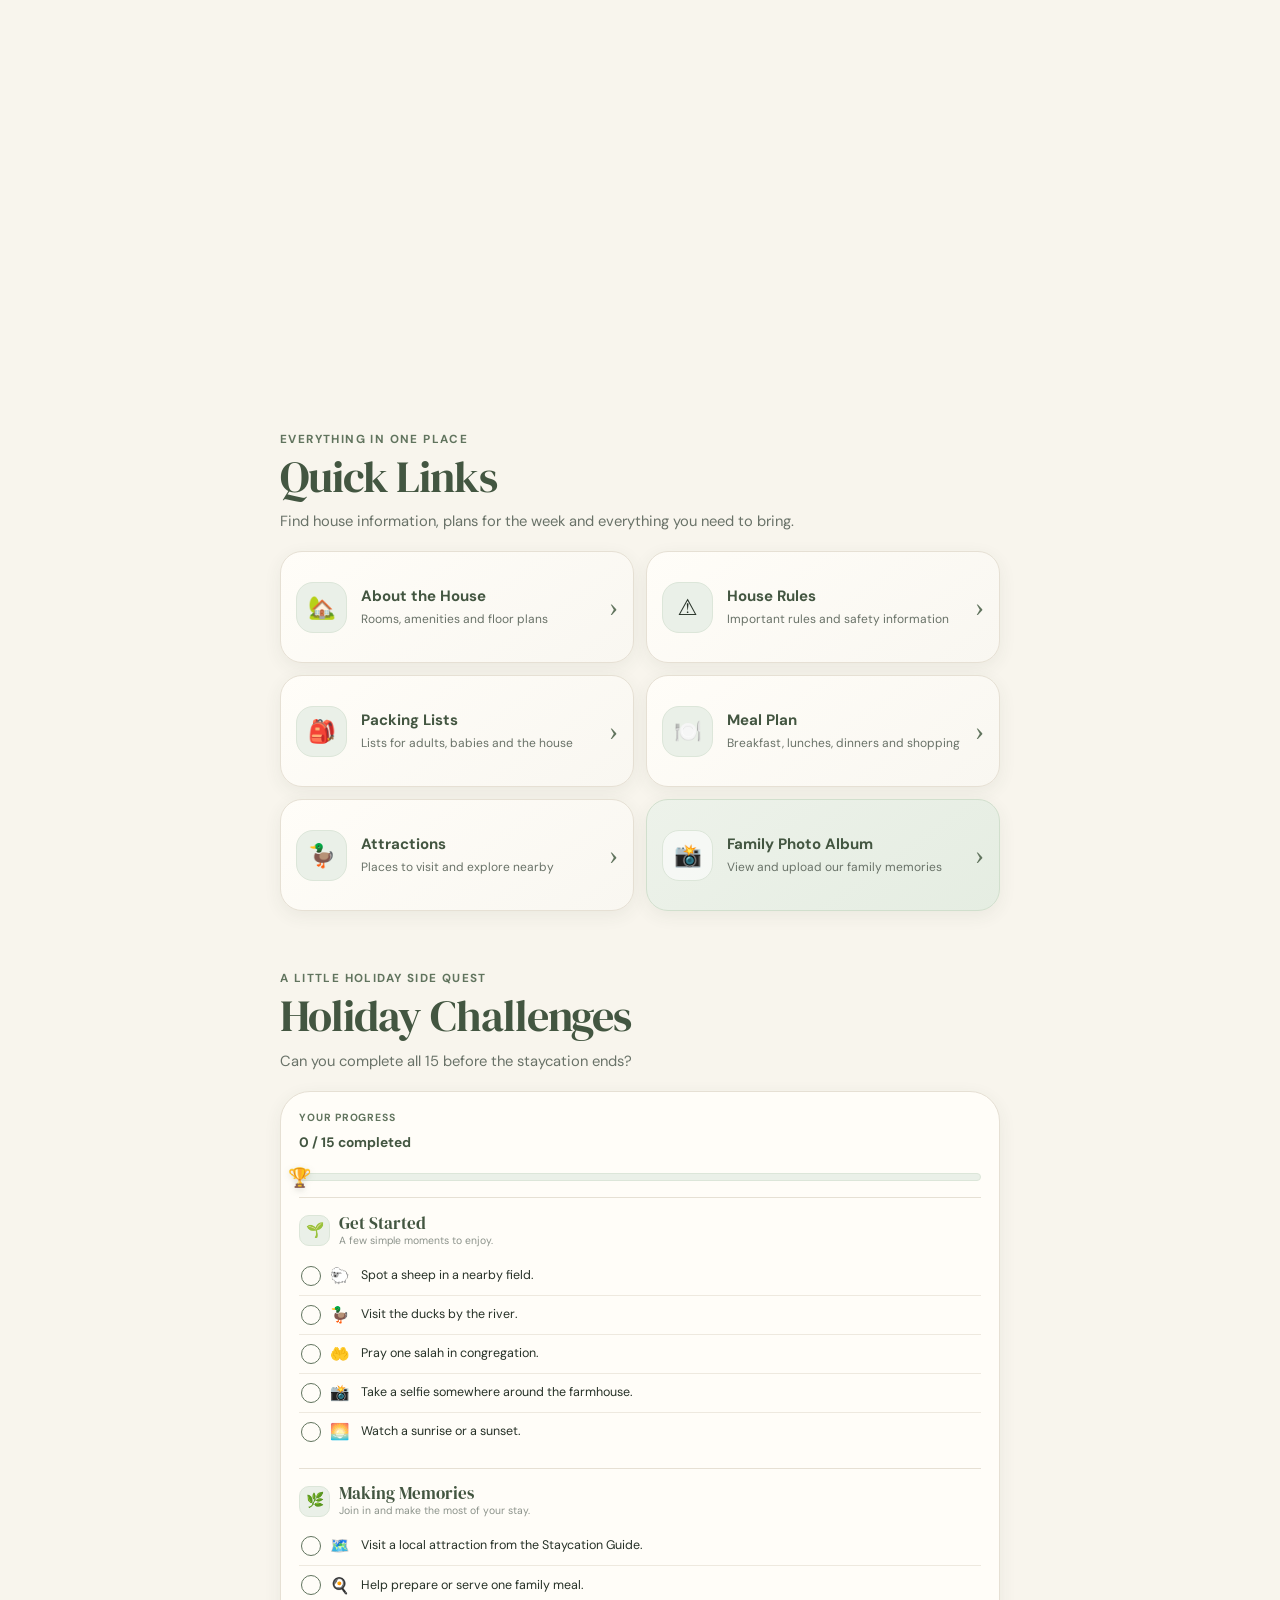
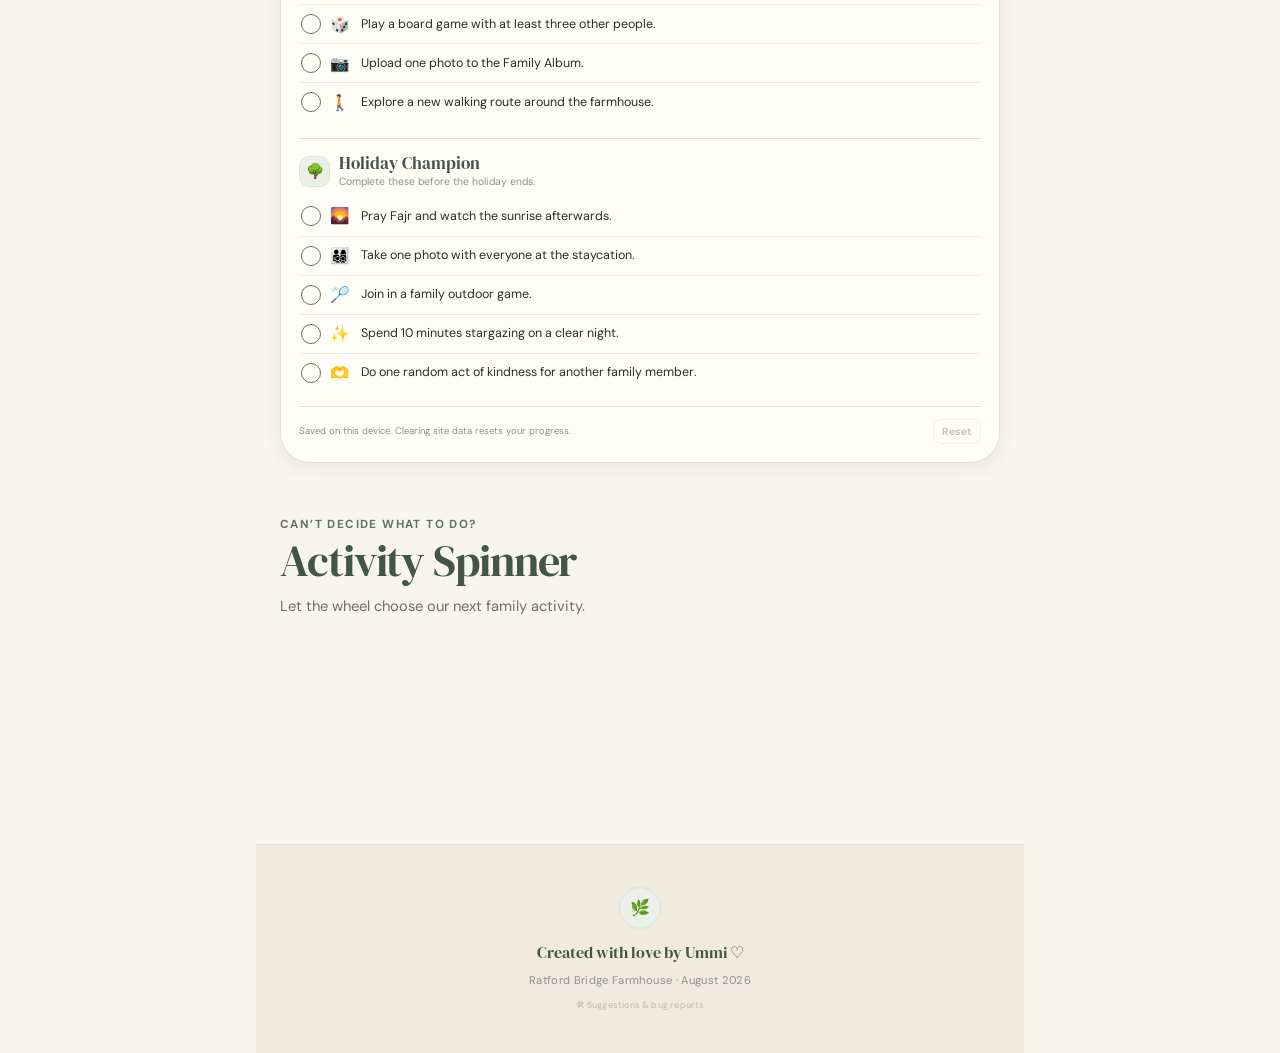
==== commit 7379bf4e: "Update index.html" ====
--- a/index.html
+++ b/index.html
@@ -2,7 +2,6 @@
 <html lang="en">
 <head>
   
-  <link rel="icon" href="favicon.ico" sizes="any">
   <link rel="icon" type="image/png" href="favicon.png">
   <link rel="apple-touch-icon" href="favicon.png">
   
@@ -43,6 +42,15 @@
 <body class="page-loading">
 
   <main class="site-container">
+
+    <a
+  class="private-journey-entry"
+  href="pages/journey.html"
+  aria-label="Open journey details"
+  title="Journey details"
+>
+  <span aria-hidden="true">🧭</span>
+    </a>
 
 
 <!-- =========================
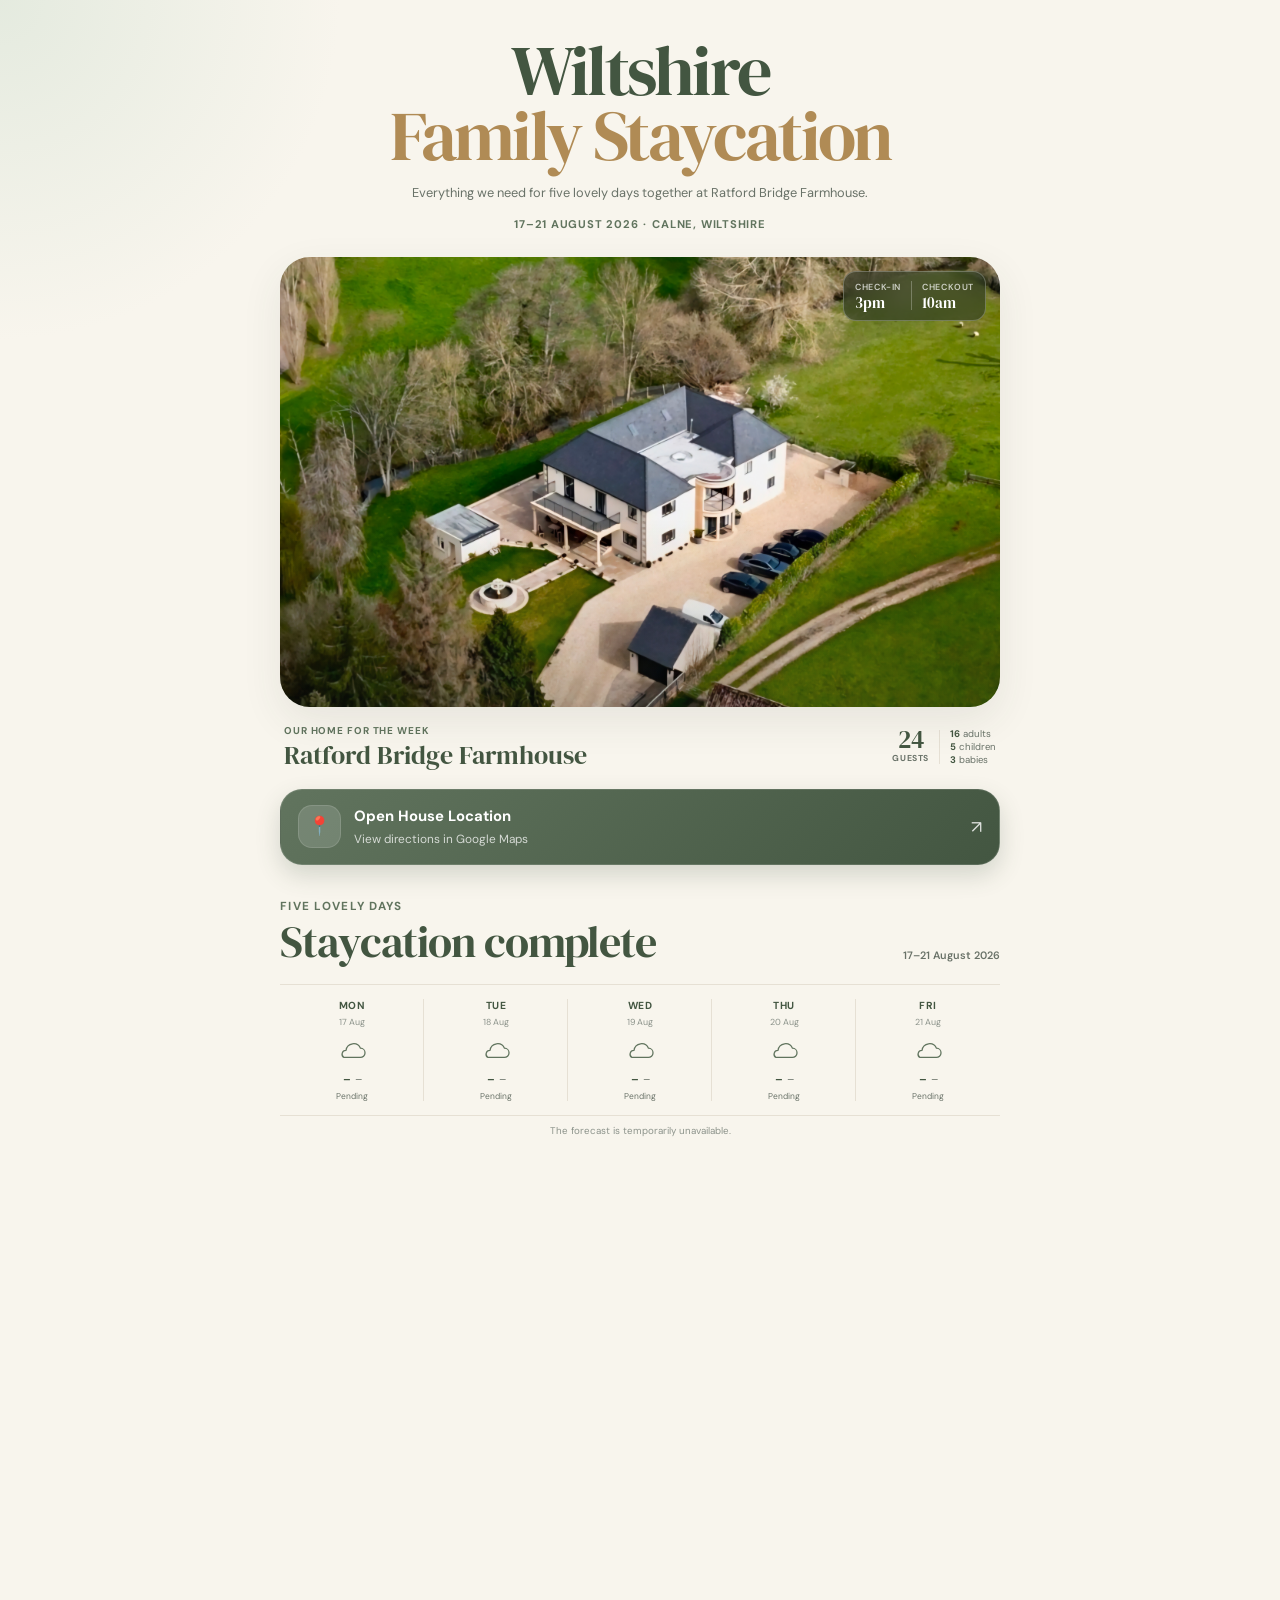
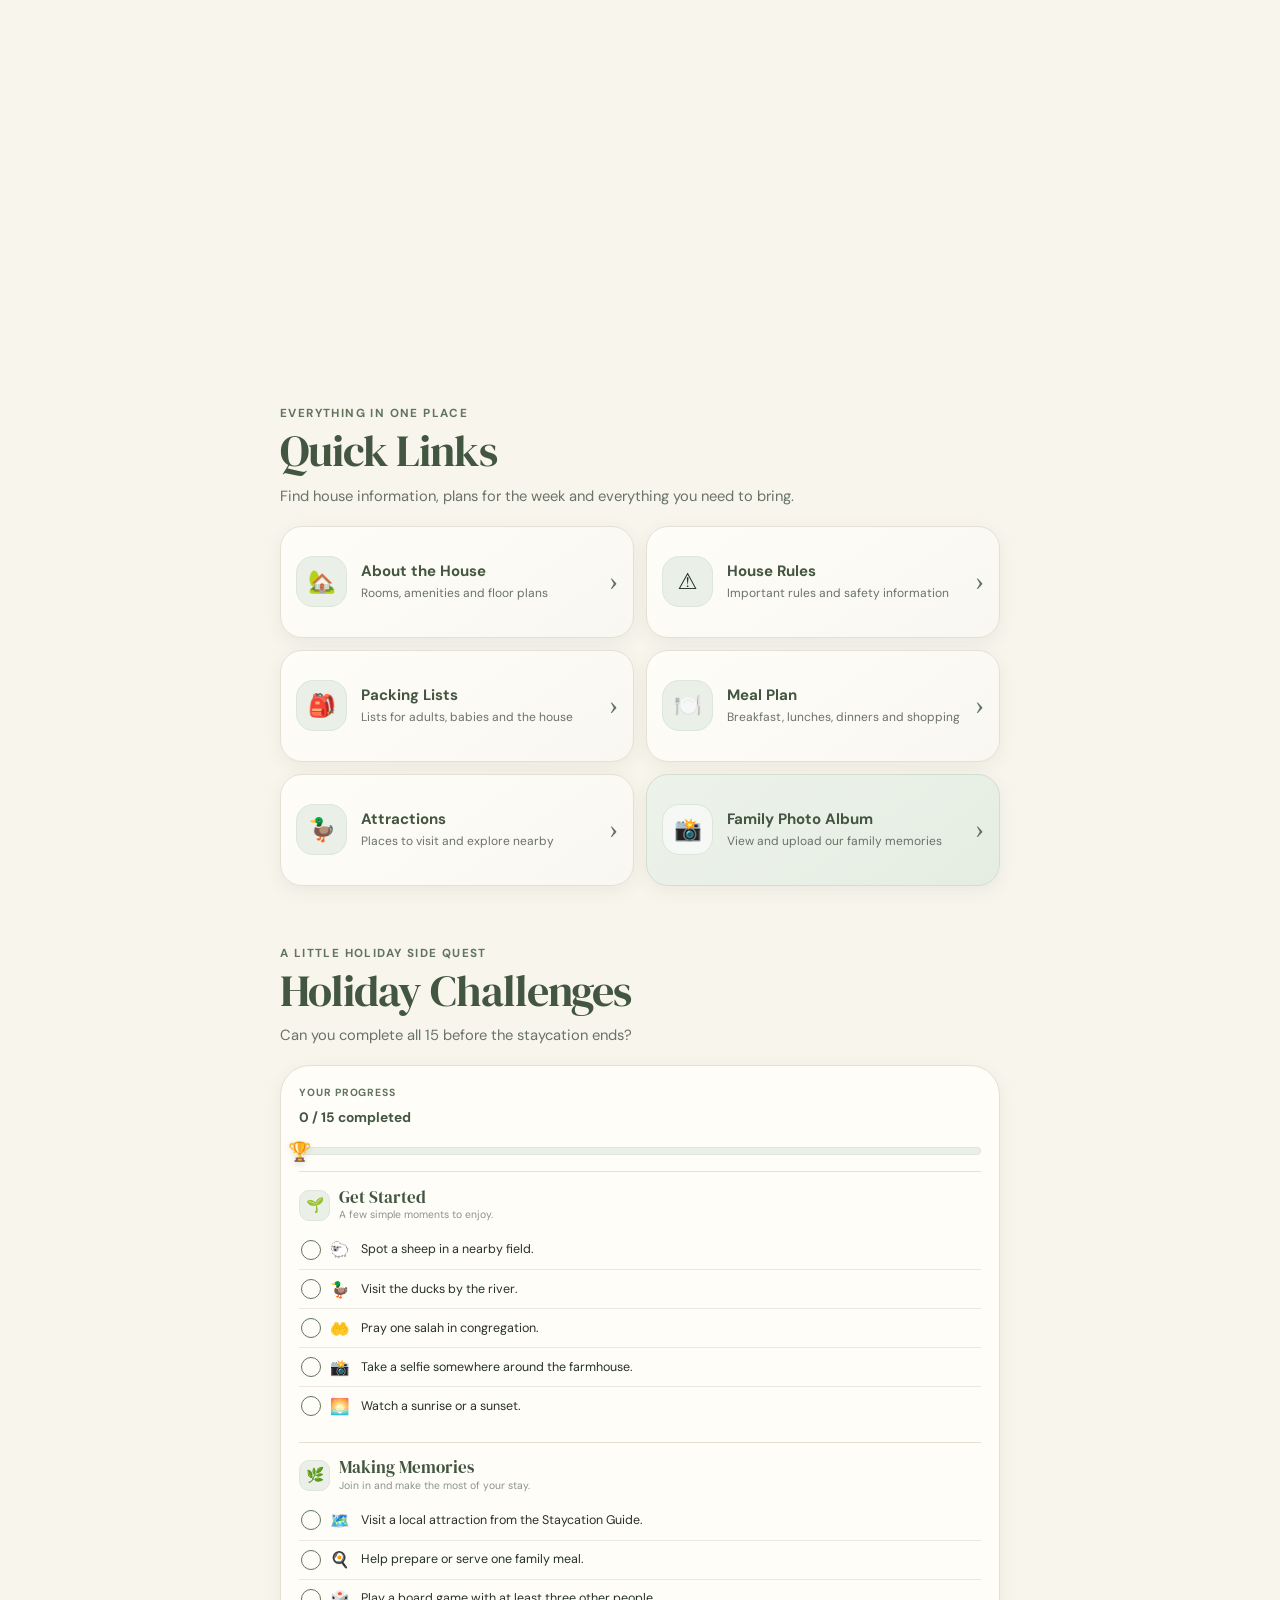
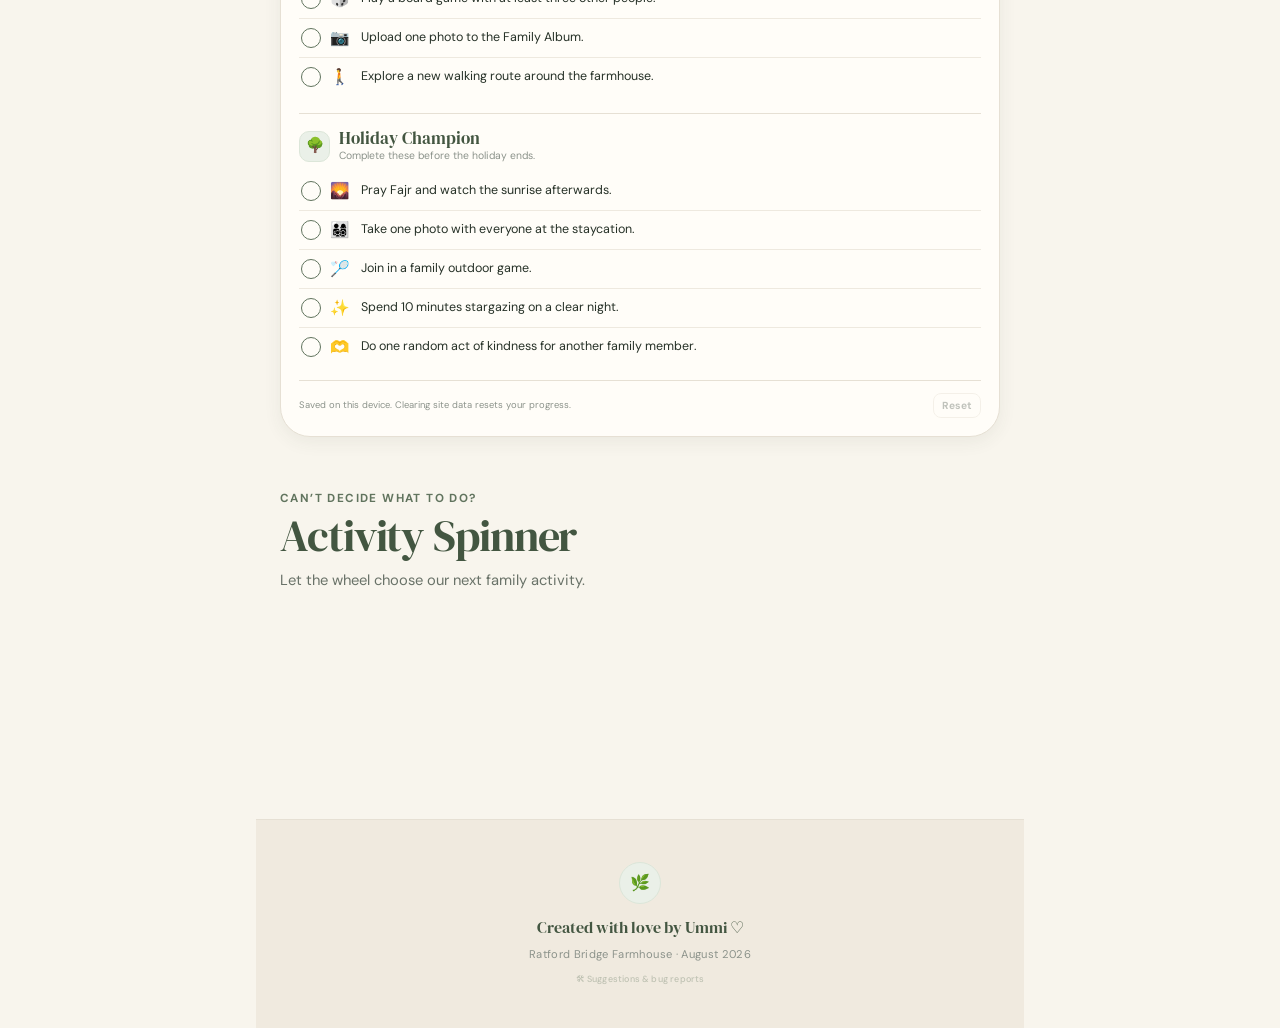
==== commit 8021b14b: "Update index.html" ====
--- a/index.html
+++ b/index.html
@@ -42,15 +42,6 @@
 <body class="page-loading">
 
   <main class="site-container">
-
-    <a
-  class="private-journey-entry"
-  href="pages/journey.html"
-  aria-label="Open journey details"
-  title="Journey details"
->
-  <span aria-hidden="true">🧭</span>
-    </a>
 
 
 <!-- =========================
--- a/style.css
+++ b/style.css
@@ -104,6 +104,7 @@
 ========================================= */
 
 .site-container {
+   position: relative;
   width: min(calc(100% - 32px), 720px);
 
   margin: 0 auto;
@@ -1914,3 +1915,4 @@
 .footer-dev-note:focus-visible {
   color: rgba(97, 116, 94, 0.6);
 }
+
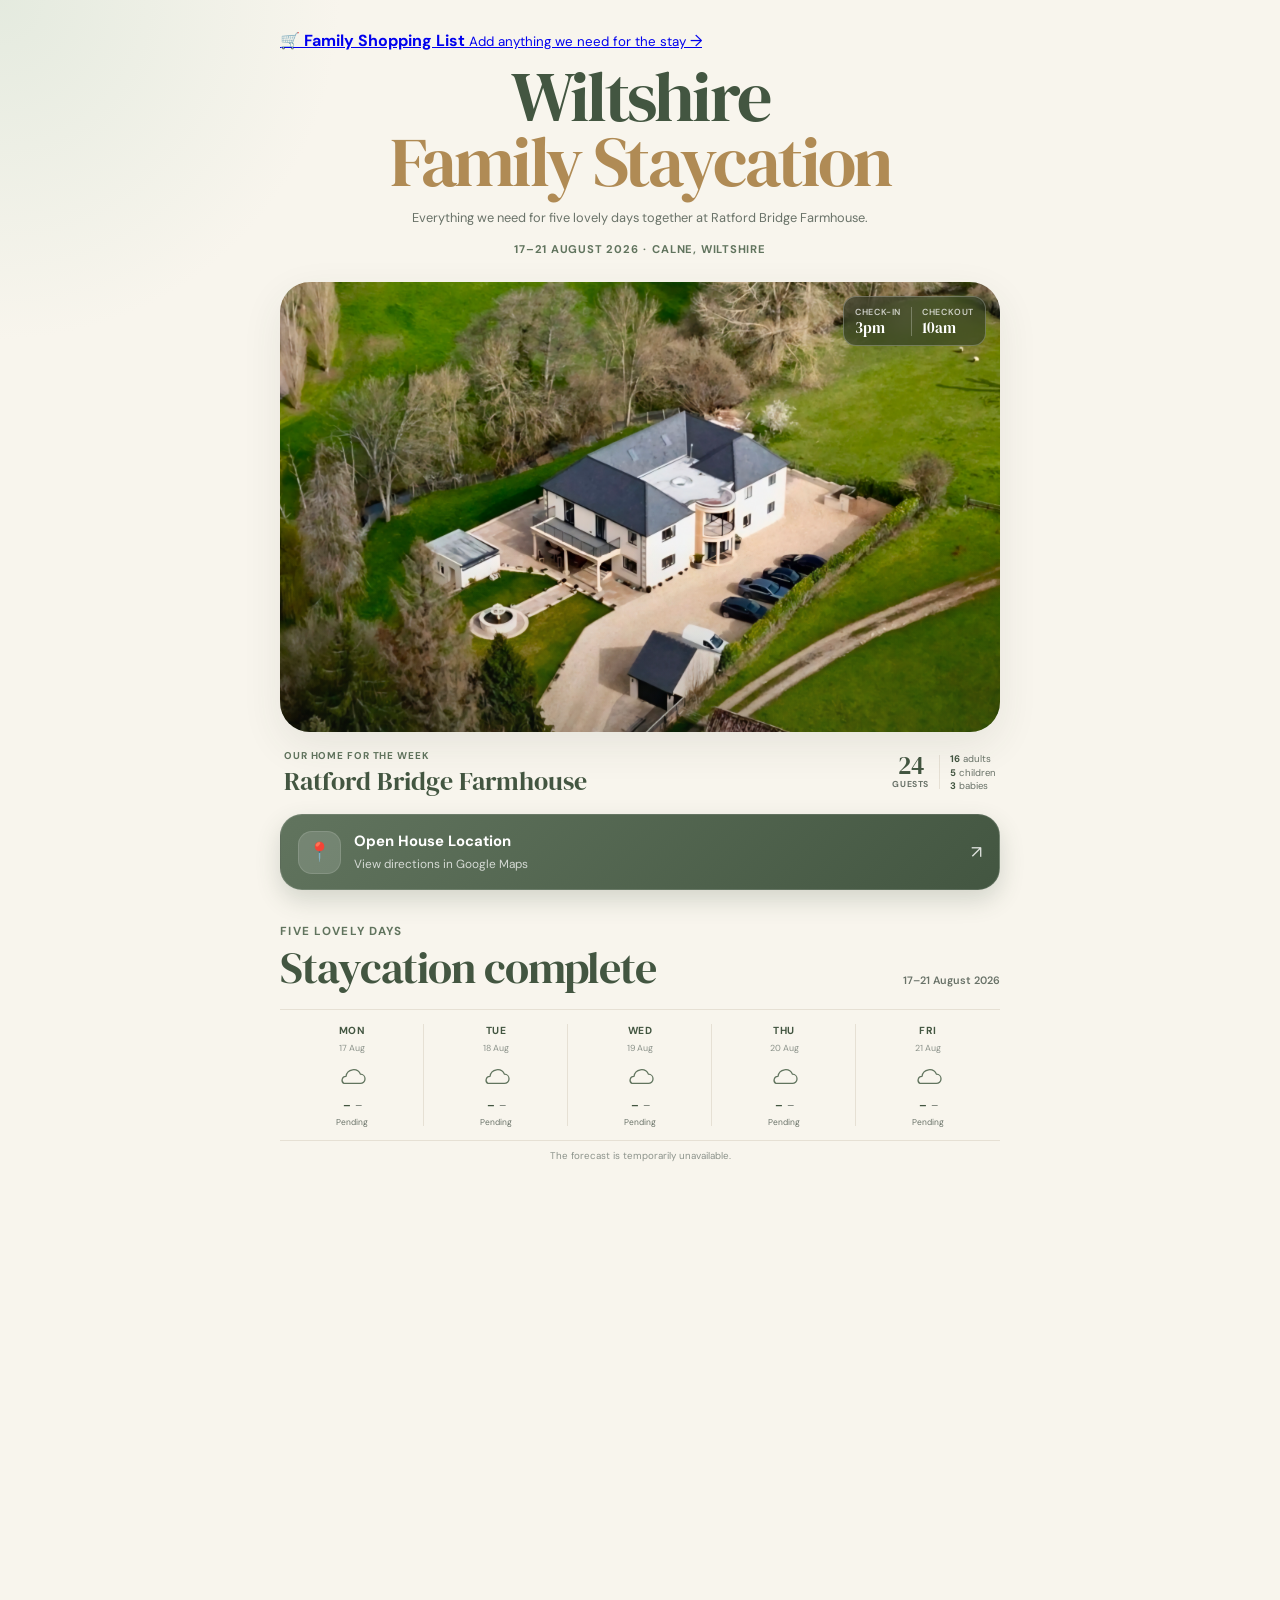
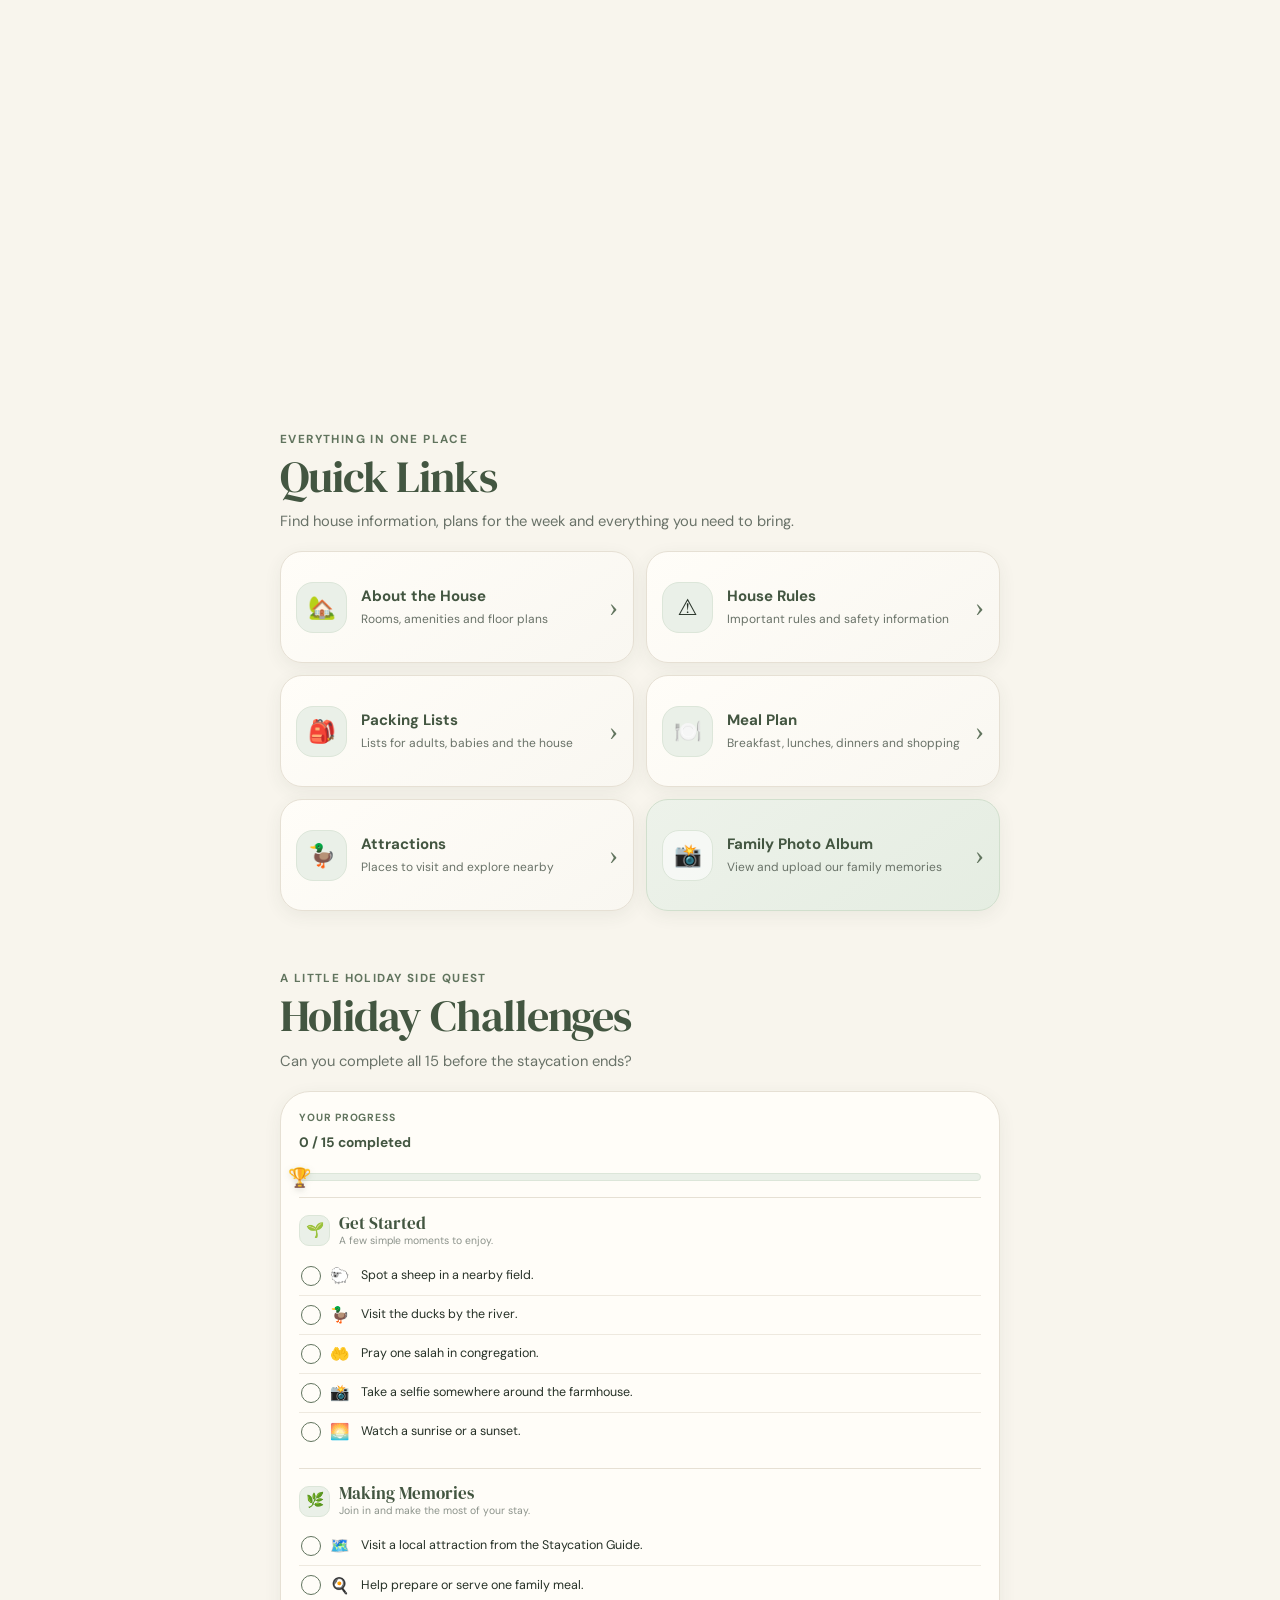
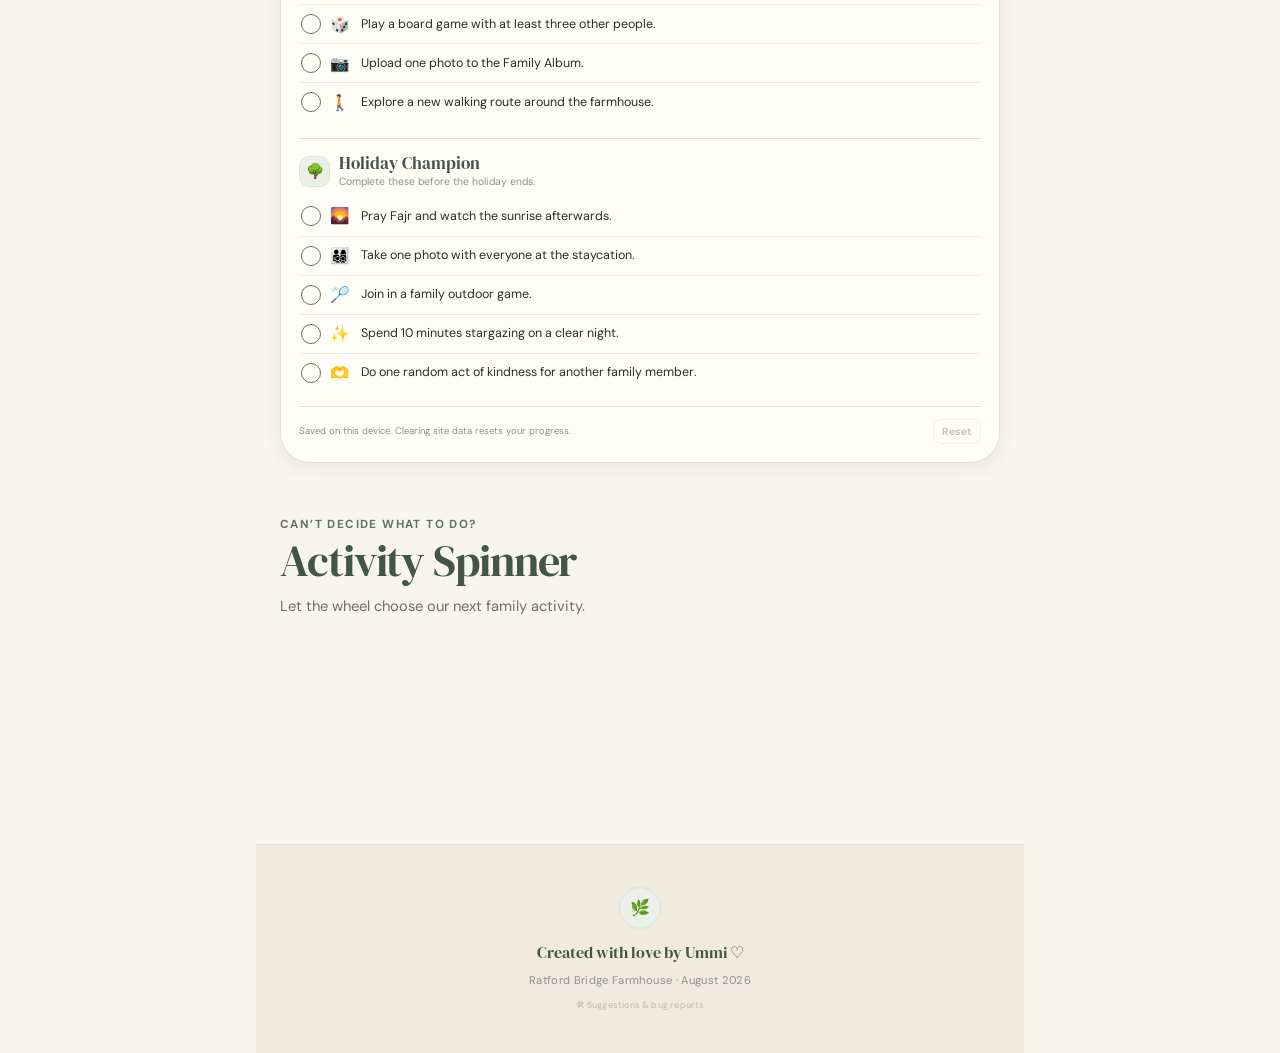
==== commit f210e04f: "Update index.html" ====
--- a/index.html
+++ b/index.html
@@ -42,6 +42,17 @@
 <body class="page-loading">
 
   <main class="site-container">
+
+    <a class="shopping-list-banner" href="pages/shopping.html">
+  <span class="shopping-list-banner-icon" aria-hidden="true">🛒</span>
+
+  <span class="shopping-list-banner-text">
+    <strong>Family Shopping List</strong>
+    <small>Add anything we need for the stay</small>
+  </span>
+
+  <span class="shopping-list-banner-arrow" aria-hidden="true">→</span>
+    </a>
 
 
 <!-- =========================
